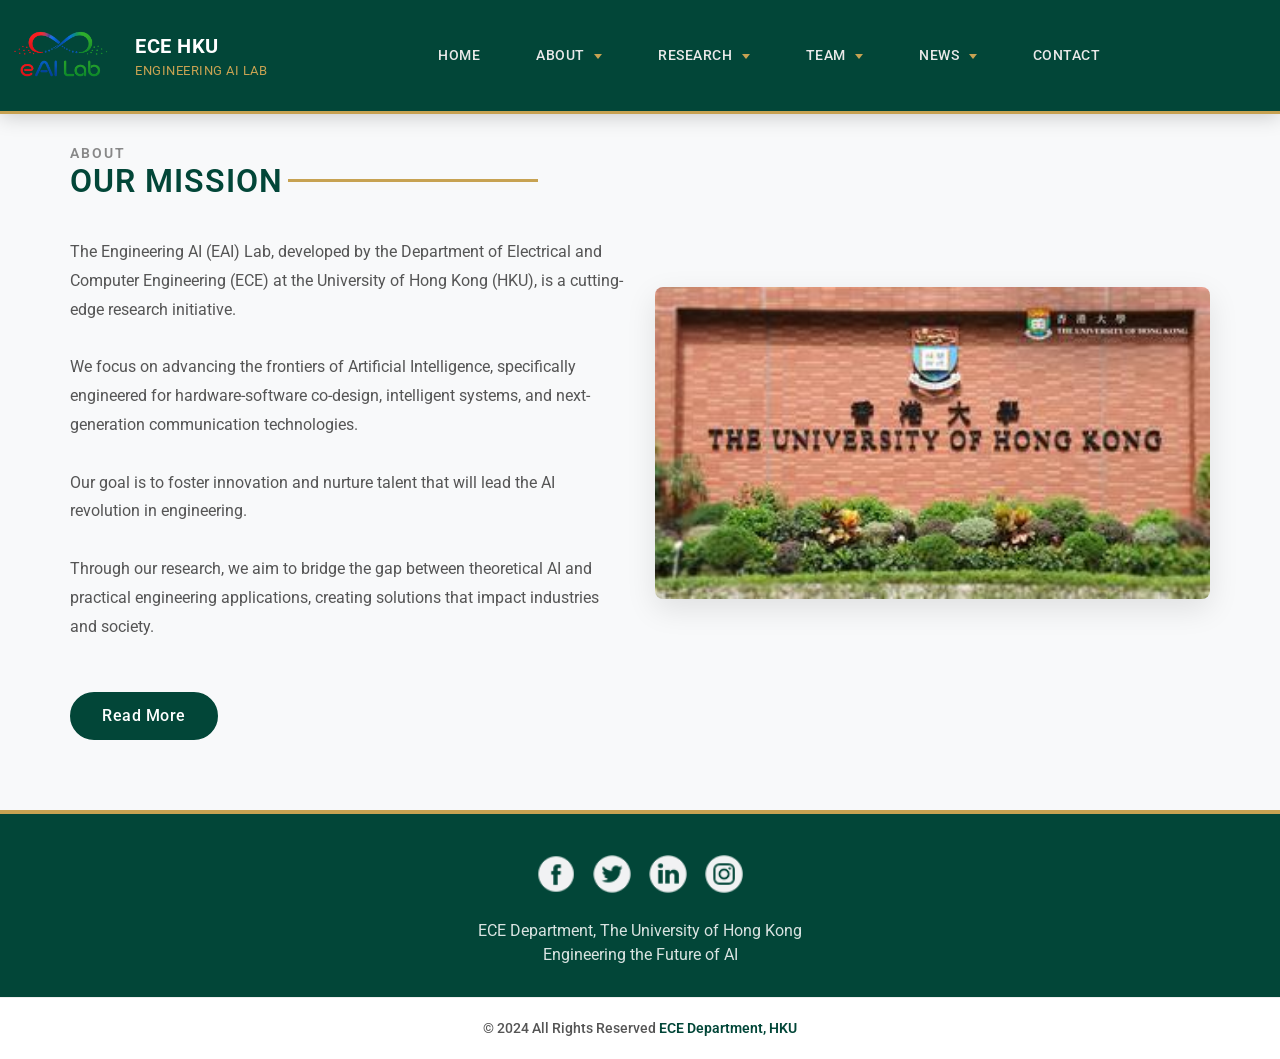
==== about.html @ 1bca7fcf "Add files via upload initial webpages" ====
<!DOCTYPE html>
<html>

<head>
  <!-- Basic -->
  <meta charset="utf-8" />
  <meta http-equiv="X-UA-Compatible" content="IE=edge" />
  <!-- Mobile Metas -->
  <meta name="viewport" content="width=device-width, initial-scale=1, shrink-to-fit=no" />
  <!-- Site Metas -->
  <meta name="keywords" content="" />
  <meta name="description" content="" />
  <meta name="author" content="" />

  <title>ECE HKU | About EAI Lab</title>

  <!-- slider stylesheet -->
  <link rel="stylesheet" type="text/css"
    href="https://cdnjs.cloudflare.com/ajax/libs/OwlCarousel2/2.1.3/assets/owl.carousel.min.css" />

  <!-- bootstrap core css -->
  <link rel="stylesheet" type="text/css" href="css/bootstrap.css" />

  <!-- fonts style -->
  <link href="https://fonts.googleapis.com/css?family=Poppins:400,700|Roboto:400,700&display=swap" rel="stylesheet">
  <!-- Custom styles for this template -->
  <link href="css/style.css" rel="stylesheet" />
  <!-- responsive style -->
  <link href="css/responsive.css" rel="stylesheet" />
</head>

<body class="sub_page">
  <div class="hero_area">
    <!-- header section -->
    <header class="header_section">
      <div class="container-fluid">
        <nav class="navbar navbar-expand-lg custom_nav-container">
          <a class="navbar-brand" href="home.html">
            <img src="images/eAI_Lab_logo_trans.png" alt="EAI ECE HKU Logo">
            <span>
              ECE HKU <small>Engineering AI Lab</small>
            </span>
          </a>
          <button class="navbar-toggler" type="button" data-toggle="collapse" data-target="#navbarSupportedContent"
            aria-controls="navbarSupportedContent" aria-expanded="false" aria-label="Toggle navigation">
            <span class="navbar-toggler-icon"></span>
          </button>

          <div class="collapse navbar-collapse" id="navbarSupportedContent">
            <div class="d-flex mx-auto flex-column flex-lg-row align-items-center">
              <ul class="navbar-nav">
                <!-- Home -->
                <li class="nav-item">
                  <a class="nav-link" href="home.html">Home</a>
                </li>

                <!-- About with Smooth Dropdown -->
                <li class="nav-item dropdown active">
                  <a class="nav-link dropdown-toggle" href="about.html" id="aboutDropdown" role="button" aria-haspopup="true" aria-expanded="false">
                    About
                  </a>
                  <div class="dropdown-menu" aria-labelledby="aboutDropdown">
                    <a class="dropdown-item" href="about.html">Our Mission</a>
                    <a class="dropdown-item" href="about.html#vision">Vision</a>
                  </div>
                </li>

                <!-- Research with Dropdown -->
                <li class="nav-item dropdown">
                  <a class="nav-link dropdown-toggle" href="research.html" id="researchDropdown" role="button" aria-haspopup="true" aria-expanded="false">
                    Research
                  </a>
                  <div class="dropdown-menu" aria-labelledby="researchDropdown">
                    <a class="dropdown-item" href="research.html#ai-research">AI Research</a>
                    <a class="dropdown-item" href="research.html#hardware-design">Hardware Design</a>
                    <a class="dropdown-item" href="research.html#software-dev">Software Development</a>
                    <div class="dropdown-divider"></div>
                    <a class="dropdown-item" href="research.html#industry-collab">Industry Collaboration</a>
                    <a class="dropdown-item" href="research.html#seminars">Seminars &amp; Events</a>
                  </div>
                </li>

                <!-- Team with Smooth Dropdown -->
                <li class="nav-item dropdown">
                  <a class="nav-link dropdown-toggle" href="team.html" id="teamDropdown" role="button" aria-haspopup="true" aria-expanded="false">
                    Team
                  </a>
                  <div class="dropdown-menu" aria-labelledby="teamDropdown">
                    <a class="dropdown-item" href="team.html">Faculty</a>
                    <a class="dropdown-item" href="team.html#researchers">Researchers</a>
                    <a class="dropdown-item" href="team.html#students">Students</a>
                    <div class="dropdown-divider"></div>
                    <a class="dropdown-item" href="team.html#alumni">Alumni</a>
                  </div>
                </li>

                <!-- News with Dropdown -->
                <li class="nav-item dropdown">
                  <a class="nav-link dropdown-toggle" href="news.html" id="newsDropdown" role="button" aria-haspopup="true" aria-expanded="false">
                    News
                  </a>
                  <div class="dropdown-menu" aria-labelledby="newsDropdown">
                    <a class="dropdown-item" href="news.html#events">Events</a>
                    <a class="dropdown-item" href="news.html#updates">Updates</a>
                  </div>
                </li>

                <!-- Contact -->
                <li class="nav-item">
                  <a class="nav-link" href="contact.html">Contact</a>
                </li>
              </ul>
            </div>
          </div>
        </nav>
      </div>
    </header>
    <!-- end header section -->
  </div>

  <!-- about section -->
  <section class="about_section layout_padding">
    <div class="container">
      <div class="row">
        <div class="col-md-6">
          <div class="detail-box">
            <h6>About</h6>
            <div class="custom_heading-container">
              <h2>Our Mission</h2>
              <hr>
            </div>
            <p>
              The Engineering AI (EAI) Lab, developed by the Department of Electrical and Computer Engineering (ECE) at
              the University of Hong Kong (HKU), is a cutting-edge research initiative.
              <br><br>
              We focus on advancing the frontiers of Artificial Intelligence, specifically engineered for
              hardware-software co-design, intelligent systems, and next-generation communication technologies.
              <br><br>
              Our goal is to foster innovation and nurture talent that will lead the AI revolution in engineering.
              <br><br>
              Through our research, we aim to bridge the gap between theoretical AI and practical engineering 
              applications, creating solutions that impact industries and society.
            </p>
            <div>
              <a href="https://www.eee.hku.hk/">Read More</a>
            </div>
          </div>
        </div>
        <div class="col-md-6">
          <div class="img-box">
            <img src="images/redbrick.jpg" alt="ECE HKU Campus">
          </div>
        </div>
      </div>
    </div>
  </section>
  <!-- end about section -->

  <!-- info section -->
  <section class="info_section layout_padding">
    <div class="container">
      <div class="info_social">
        <div>
          <a href="#">
            <img src="images/fb.png" alt="Facebook">
          </a>
        </div>
        <div>
          <a href="#">
            <img src="images/twitter.png" alt="Twitter">
          </a>
        </div>
        <div>
          <a href="#">
            <img src="images/linkedin.png" alt="LinkedIn">
          </a>
        </div>
        <div>
          <a href="#">
            <img src="images/insta.png" alt="Instagram">
          </a>
        </div>
      </div>
      <div>
        <p>
          ECE Department, The University of Hong Kong
          <br>Engineering the Future of AI
        </p>
      </div>
    </div>
  </section>
  <!-- end info_section -->

  <!-- footer section -->
  <section class="container-fluid footer_section">
    <p>
      &copy; 2024 All Rights Reserved
      <a href="https://www.eee.hku.hk/">ECE Department, HKU</a>
    </p>
  </section>
  <!-- footer section -->

  <script type="text/javascript" src="js/jquery-3.4.1.min.js"></script>
  <script type="text/javascript" src="js/bootstrap.js"></script>
  <script>
  // Shrink header on scroll
  window.addEventListener('scroll', function() {
    var header = document.querySelector('.header_section');
    if (header) {
      if (window.scrollY > 50) {
        header.classList.add('shrink');
      } else {
        header.classList.remove('shrink');
      }
    }
  });
</script>

</body>
</html>
---- css/style.css ----
body {
  font-family: "Roboto", "Helvetica Neue", Arial, sans-serif;
  color: #333333;
  background-color: #ffffff;
  padding-top: 75px; /* Space for fixed header */
}

.layout_padding {
  padding: 70px 0;
}

.layout_padding2 {
  padding: 40px 0;
}

.layout_padding2-top {
  padding-top: 40px;
}

.layout_padding2-bottom {
  padding-bottom: 40px;
}

.layout_padding-top {
  padding-top: 70px;
}

.layout_padding-bottom {
  padding-bottom: 70px;
}

.custom_heading-container {
  display: -webkit-box;
  display: -ms-flexbox;
  display: flex;
  -webkit-box-align: center;
      -ms-flex-align: center;
          align-items: center;
}

.custom_heading-container h2 {
  text-transform: uppercase;
  font-weight: 600;
  color: #024638;
  font-size: 2rem;
  letter-spacing: 1px;
}

.custom_heading-container hr {
  width: 250px;
  border: none;
  height: 3px;
  background-color: #c7a252;
  margin: 0 5px 0.5rem 5px;
}

/* ========================================
   FIXED / STICKY HEADER WITH DROPDOWN
   ======================================== */
.header_section {
  position: fixed;
  top: 0;
  left: 0;
  right: 0;
  z-index: 99999;
  background-color: #024638;
  padding: 8px 0;
  border-bottom: 3px solid #c7a252;
  -webkit-box-shadow: 0 2px 20px rgba(0, 0, 0, 0.2);
          box-shadow: 0 2px 20px rgba(0, 0, 0, 0.2);
  -webkit-transition: all 0.3s ease;
  transition: all 0.3s ease;
}

.header_section .container-fluid {
  padding-right: 25px;
  padding-left: 10px;
  max-width: 1400px;
}

.header_section .nav_container {
  margin: 0 auto;
}

/* Shrink header on scroll */
.header_section.shrink {
  padding: 4px 0;
}

.header_section.shrink .navbar-brand span {
  font-size: 17px;
}

.header_section.shrink .navbar-brand img {
  width: 35px;
}



/* ========================================
   DROPDOWN MENU STYLING
   ======================================== */
.dropdown-menu {
  background-color: #024638;
  border: none;
  border-radius: 8px;
  -webkit-box-shadow: 0 10px 40px rgba(0, 0, 0, 0.3);
          box-shadow: 0 10px 40px rgba(0, 0, 0, 0.3);
  margin-top: 10px;
  padding: 8px 0;
  min-width: 200px;
}

.dropdown-menu .dropdown-item {
  color: #ffffff;
  padding: 10px 25px;
  font-size: 14px;
  font-weight: 400;
  -webkit-transition: all 0.2s;
  transition: all 0.2s;
}

.dropdown-menu .dropdown-item:hover {
  background-color: #035a48;
  color: #c7a252;
}

.dropdown-menu .dropdown-divider {
  border-top: 1px solid rgba(255, 255, 255, 0.08);
  margin: 5px 15px;
}

/* Dropdown arrow styling */
.dropdown-toggle::after {
  display: inline-block;
  margin-left: 6px;
  vertical-align: middle;
  content: "";
  border-top: 5px solid #c7a252;
  border-right: 4px solid transparent;
  border-left: 4px solid transparent;
  -webkit-transition: -webkit-transform 0.3s;
  transition: -webkit-transform 0.3s;
  transition: transform 0.3s;
  transition: transform 0.3s, -webkit-transform 0.3s;
}

.dropdown-toggle:hover::after {
  -webkit-transform: rotate(180deg);
          transform: rotate(180deg);
}

/* Show dropdown on hover (desktop only) */
@media (min-width: 992px) {
  .dropdown:hover .dropdown-menu {
    display: block;
  }
  
  .dropdown:hover .dropdown-toggle::after {
    -webkit-transform: rotate(180deg);
            transform: rotate(180deg);
  }
}

/* Mobile: fix dropdown positioning */
@media (max-width: 991px) {
  .dropdown-menu {
    background-color: #035a48;
    margin-top: 0;
    border-radius: 0;
    -webkit-box-shadow: none;
            box-shadow: none;
  }
  
  .dropdown-menu .dropdown-item {
    padding: 10px 35px;
  }
  
  .dropdown-menu .dropdown-item:hover {
    background-color: #024638;
  }
}

/* ========================================
   NAVIGATION STYLES
   ======================================== */
.custom_nav-container.navbar-expand-lg .navbar-nav .nav-link {
  padding: 12px 22px;
  color: #e8e8e8;
  text-align: center;
  text-transform: uppercase;
  font-size: 14px;
  font-weight: 500;
  letter-spacing: 0.5px;
  -webkit-transition: color 0.2s;
  transition: color 0.2s;
}

.custom_nav-container.navbar-expand-lg .navbar-nav .nav-link:hover {
  color: #c7a252;
}

.custom_nav-container.navbar-expand-lg .navbar-nav .nav-link.active {
  color: #c7a252;
}

a,
a:hover,
a:focus {
  text-decoration: none;
}

a:hover,
a:focus {
  color: initial;
}

.btn,
.btn:focus {
  outline: none !important;
  -webkit-box-shadow: none;
          box-shadow: none;
}

.navbar-brand,
.navbar-brand:hover {
  text-transform: uppercase;
  font-weight: bold;
  font-size: 22px;
}

.custom_nav-container .nav_search-btn {
  background-image: url(../images/search-icon.png);
  background-size: 22px;
  background-repeat: no-repeat;
  background-position-y: 7px;
  width: 35px;
  height: 35px;
  padding: 0;
  border: none;
}

.navbar-brand {
  display: -webkit-box;
  display: -ms-flexbox;
  display: flex;
  -webkit-box-align: center;
      -ms-flex-align: center;
          align-items: center;
}

.navbar-brand img {
  width: 100px;  /* Use width instead of height */
  height: auto;
  margin-right: 20px;
  filter: brightness(1) invert(0);
  -webkit-filter: brightness(1) invert(0);
  object-fit: contain;
}

.header_section.shrink .navbar-brand img {
  width: 80px;  /* Shrink on scroll */
}

.navbar-brand span {
  font-size: 20px;
  font-weight: 700;
  color: #ffffff;
  margin-left: 5px;
  letter-spacing: 0.5px;
}

.navbar-brand span small {
  font-size: 13px;
  font-weight: 400;
  color: #c7a252;
  display: block;
}

.custom_nav-container {
  z-index: 99999;
  padding: 5px 0;
}

.custom_nav-container .navbar-toggler {
  outline: none;
}

.custom_nav-container .navbar-toggler .navbar-toggler-icon {
  background-image: url(../images/menu.png);
  background-size: 40px;
}

/*end header section*/

/* slider section */
.slider_section .slider-container {
  display: -webkit-box;
  display: -ms-flexbox;
  display: flex;
  -webkit-box-align: center;
      -ms-flex-align: center;
          align-items: center;
  padding-left: 10%;
  padding-top: 3%;
}

.slider_section .detail-box {
  width: 45%;
  z-index: 4;
  color: #ffffff;
}

.slider_section .detail-box h1 {
  text-transform: uppercase;
  font-weight: 700;
  font-size: 3.2rem;
  line-height: 1.2;
}

.slider_section .detail-box h1 .highlight {
  color: #c7a252;
}

.slider_section .detail-box p {
  width: 75%;
  margin-top: 15px;
  font-size: 1.1rem;
  opacity: 0.9;
}

.slider_section .detail-box .slider-link {
  display: inline-block;
  padding: 12px 40px;
  border: 2px solid #ffffff;
  background-color: transparent;
  color: #ffffff;
  border-radius: 30px;
  margin-top: 35px;
  font-weight: 600;
  letter-spacing: 1px;
  text-transform: uppercase;
  -webkit-transition: all 0.3s;
  transition: all 0.3s;
}

.slider_section .detail-box .slider-link:hover {
  background-color: #c7a252;
  border-color: #c7a252;
  color: #024638;
}

.slider_section .img-box {
  width: 73%;
  margin-left: -17%;
  position: relative;
  z-index: 2;
}

.slider_section .img-box img {
  width: 100%;
  border-radius: 8px;
  -webkit-box-shadow: 0 20px 40px rgba(0,0,0,0.3);
          box-shadow: 0 20px 40px rgba(0,0,0,0.3);
}

.slider_section .slider_bg-container {
  position: absolute;
  width: 100%;
  height: 100%;
  background: linear-gradient(135deg, #024638, #035a48);
  z-index: 3;
  -webkit-clip-path: polygon(0 0, 60% 0, 37% 100%, 0% 100%);
          clip-path: polygon(0 0, 60% 0, 37% 100%, 0% 100%);
}

.slider_section .carousel-control-prev,
.slider_section .carousel-control-next {
  left: 47.6%;
  width: 50px;
  height: 50px;
  z-index: 9;
  background-size: 9px;
  background-repeat: no-repeat;
  background-position: center;
  opacity: 1;
  border-radius: 100%;
}

.slider_section .carousel-control-prev {
  background-image: url(../images/prev.png);
  background-color: #ffffff;
  top: 50%;
  -webkit-transform: translate(-50%, 0);
          transform: translate(-50%, 0);
}

.slider_section .carousel-control-next {
  background-image: url(../images/next.png);
  background-color: #024638;
  top: calc(50% - 30px);
  -webkit-transform: translate(0, -50%);
          transform: translate(0, -50%);
}

.about_section {
  font-family: "Roboto", "Helvetica Neue", sans-serif;
  background-color: #f8f9fa;
}

.about_section .row {
  -webkit-box-align: center;
      -ms-flex-align: center;
          align-items: center;
}

.about_section a {
  display: inline-block;
  padding: 10px 30px;
  background-color: #024638;
  border: 2px solid #024638;
  color: #ffffff;
  border-radius: 25px;
  margin-top: 35px;
  font-weight: 500;
  letter-spacing: 0.5px;
  -webkit-transition: all 0.3s;
  transition: all 0.3s;
}

.about_section a:hover {
  background-color: transparent;
  color: #024638;
}

.about_section p {
  margin-top: 30px;
  color: #555;
  line-height: 1.8;
}

.about_section .img-box img {
  width: 100%;
  border-radius: 8px;
  -webkit-box-shadow: 0 10px 30px rgba(0,0,0,0.1);
          box-shadow: 0 10px 30px rgba(0,0,0,0.1);
}

.about_section h6 {
  text-transform: uppercase;
  color: #888;
  font-weight: 600;
  margin: 0;
  letter-spacing: 2px;
  font-size: 14px;
}

.service_section {
  position: relative;
  font-family: "Roboto", "Helvetica Neue", sans-serif;
  background-color: #024638;
  padding: 70px 0 50px;
}

.service_section h2,
.service_section p {
  color: white;
}

.service_section hr {
  background-color: #c7a252;
}

.service_section .service_container {
  display: -webkit-box;
  display: -ms-flexbox;
  display: flex;
  -webkit-box-pack: justify;
      -ms-flex-pack: justify;
          justify-content: space-between;
  -ms-flex-wrap: wrap;
      flex-wrap: wrap;
}

.service_section .box {
  width: 175px;
  text-align: center;
  margin: 30px 0;
  font-family: "Roboto", sans-serif;
  -webkit-transition: -webkit-transform 0.3s;
  transition: -webkit-transform 0.3s;
  transition: transform 0.3s;
  transition: transform 0.3s, -webkit-transform 0.3s;
}

.service_section .box:hover {
  -webkit-transform: translateY(-8px);
          transform: translateY(-8px);
}

.service_section .box .img-2 {
  display: none;
}

.service_section .box .img-box {
  width: 175px;
  height: 175px;
  display: -webkit-box;
  display: -ms-flexbox;
  display: flex;
  -webkit-box-pack: center;
      -ms-flex-pack: center;
          justify-content: center;
  -webkit-box-align: center;
      -ms-flex-align: center;
          align-items: center;
  background-color: #ffffff;
  border-radius: 12px;
  -webkit-box-shadow: 0 8px 20px rgba(0,0,0,0.15);
          box-shadow: 0 8px 20px rgba(0,0,0,0.15);
}

.service_section .box .name {
  margin-top: 40px;
}

.service_section .box .name h6 {
  text-transform: uppercase;
  color: #ffffff;
  font-weight: 600;
  font-size: 14px;
  letter-spacing: 0.5px;
}

.service_section .box:hover .img-1 {
  display: none;
}

.service_section .box:hover .img-2 {
  display: inline-block;
}

.service_section .read-btn {
  display: -webkit-box;
  display: -ms-flexbox;
  display: flex;
  -webkit-box-pack: center;
      -ms-flex-pack: center;
          justify-content: center;
  margin-top: 20px;
}

.service_section .read-btn a {
  display: inline-block;
  padding: 10px 35px;
  background-color: #c7a252;
  border: 2px solid #c7a252;
  color: #024638;
  border-radius: 25px;
  font-weight: 600;
  letter-spacing: 1px;
  -webkit-transition: all 0.3s;
  transition: all 0.3s;
  margin-top: -20px;
}

.service_section .read-btn a:hover {
  background-color: transparent;
  color: #c7a252;
}

.team_section {
  font-family: "Roboto", "Helvetica Neue", sans-serif;
  padding: 70px 0 50px;
  background-color: #ffffff;
}

.team_section .col-md-4 {
  padding: 0;
}

.team_section .img-box {
  position: relative;
  margin: 10px;
  overflow: hidden;
  border-radius: 8px;
}

.team_section .img-box img {
  width: 100%;
  -webkit-transition: -webkit-transform 0.3s;
  transition: -webkit-transform 0.3s;
  transition: transform 0.3s;
  transition: transform 0.3s, -webkit-transform 0.3s;
}

.team_section .img-box:hover img {
  -webkit-transform: scale(1.05);
          transform: scale(1.05);
}

.team_section .img-box a {
  display: -webkit-box;
  display: -ms-flexbox;
  display: flex;
  position: absolute;
  opacity: 0;
  -webkit-box-align: center;
      -ms-flex-align: center;
          align-items: center;
  -webkit-box-pack: center;
      -ms-flex-pack: center;
          justify-content: center;
  width: 50px;
  height: 50px;
  border-radius: 100%;
  background-color: #c7a252;
  top: 50%;
  left: 50%;
  -webkit-transform: translate(-50%, -50%);
          transform: translate(-50%, -50%);
  -webkit-transition: opacity 0.3s;
  transition: opacity 0.3s;
}

.team_section .img-box a img {
  width: 20px;
  opacity: 0;
  -webkit-transition: opacity 0.3s;
  transition: opacity 0.3s;
}

.team_section .img-box::before {
  content: "";
  position: absolute;
  top: 50%;
  left: 50%;
  -webkit-transform: translate(-50%, -50%);
          transform: translate(-50%, -50%);
  width: 0;
  height: 0;
  background-color: rgba(2, 70, 56, 0.7);
  border-radius: 8px;
  -webkit-transition: all 0.3s;
  transition: all 0.3s;
}

.team_section .img-box:hover::before {
  width: 100%;
  height: 100%;
}

.team_section .img-box:hover a {
  opacity: 1;
}

.team_section .img-box:hover a img {
  opacity: 1;
}

.team_section .read-btn {
  display: -webkit-box;
  display: -ms-flexbox;
  display: flex;
  -webkit-box-pack: center;
      -ms-flex-pack: center;
          justify-content: center;
  margin-top: 30px;
}

.team_section .read-btn a {
  display: inline-block;
  padding: 10px 35px;
  background-color: #024638;
  border: 2px solid #024638;
  color: #ffffff;
  border-radius: 25px;
  font-weight: 600;
  letter-spacing: 1px;
  -webkit-transition: all 0.3s;
  transition: all 0.3s;
}

.team_section .read-btn a:hover {
  background-color: transparent;
  color: #024638;
}

/* ========================================
   NEWS SECTION - HOMEPAGE (3 cards grid)
   ======================================== */
.news_section h2,
.news_section p,
.news_section a {
  font-family: "Roboto", "Helvetica Neue", sans-serif;
}

.news_section {
  background-color: #f8f9fa;
  padding: 70px 0 50px;
}

.news_section .row {
  display: -webkit-box;
  display: -ms-flexbox;
  display: flex;
  -ms-flex-wrap: wrap;
      flex-wrap: wrap;
  -webkit-box-pack: center;
      -ms-flex-pack: center;
          justify-content: center;
}

.news_section .box {
  display: -webkit-box;
  display: -ms-flexbox;
  display: flex;
  -webkit-box-orient: vertical;
  -webkit-box-direction: normal;
      -ms-flex-direction: column;
          flex-direction: column;
  background: #ffffff;
  border-radius: 8px;
  overflow: hidden;
  -webkit-box-shadow: 0 8px 25px rgba(0,0,0,0.08);
          box-shadow: 0 8px 25px rgba(0,0,0,0.08);
  -webkit-transition: -webkit-transform 0.3s;
  transition: -webkit-transform 0.3s;
  transition: transform 0.3s;
  transition: transform 0.3s, -webkit-transform 0.3s;
  height: 100%;
  margin: 15px 0;
}

.news_section .box:hover {
  -webkit-transform: translateY(-5px);
          transform: translateY(-5px);
}

.news_section .box .img-box {
  width: 100%;
  height: 200px;
  overflow: hidden;
}

.news_section .box .img-box img {
  width: 100%;
  height: 100%;
  -o-object-fit: cover;
     object-fit: cover;
}

.news_section .box .action-box {
  display: -webkit-box;
  display: -ms-flexbox;
  display: flex;
  -webkit-box-pack: end;
      -ms-flex-pack: end;
          justify-content: flex-end;
  padding: 10px 20px 0;
}

.news_section .box .action-box a {
  margin-left: 15px;
  opacity: 0.5;
  -webkit-transition: opacity 0.2s;
  transition: opacity 0.2s;
}

.news_section .box .action-box a img {
  width: 20px;
}

.news_section .box .action-box a:hover {
  opacity: 1;
}

.news_section .box .detail-box {
  padding: 15px 20px 25px;
  -webkit-box-flex: 1;
      -ms-flex: 1;
          flex: 1;
  display: -webkit-box;
  display: -ms-flexbox;
  display: flex;
  -webkit-box-orient: vertical;
  -webkit-box-direction: normal;
      -ms-flex-direction: column;
          flex-direction: column;
}

.news_section .box .detail-box h4 {
  text-transform: uppercase;
  font-weight: 700;
  color: #024638;
  font-size: 18px;
  margin-top: 0;
  margin-bottom: 10px;
}

.news_section .box .detail-box p {
  margin-top: 0;
  color: #555;
  line-height: 1.7;
  -webkit-box-flex: 1;
      -ms-flex: 1;
          flex: 1;
}

.news_section .box .detail-box a {
  display: inline-block;
  font-weight: 600;
  margin-top: 15px;
  color: #024638;
  -webkit-transition: color 0.2s;
  transition: color 0.2s;
  -ms-flex-item-align: start;
      align-self: flex-start;
}

.news_section .box .detail-box a:hover {
  color: #035a48;
}

/* ========================================
   NEWS SECTION - NEWS PAGE (horizontal)
   ======================================== */
.news_section .news-item-horizontal {
  display: -webkit-box;
  display: -ms-flexbox;
  display: flex;
  background: #ffffff;
  border-radius: 12px;
  overflow: hidden;
  -webkit-box-shadow: 0 8px 30px rgba(0,0,0,0.08);
          box-shadow: 0 8px 30px rgba(0,0,0,0.08);
  -webkit-transition: -webkit-transform 0.3s, -webkit-box-shadow 0.3s;
  transition: -webkit-transform 0.3s, -webkit-box-shadow 0.3s;
  transition: transform 0.3s, box-shadow 0.3s;
  transition: transform 0.3s, box-shadow 0.3s, -webkit-transform 0.3s, -webkit-box-shadow 0.3s;
  margin: 20px 0;
}

.news_section .news-item-horizontal:hover {
  -webkit-transform: translateY(-4px);
          transform: translateY(-4px);
  -webkit-box-shadow: 0 12px 40px rgba(0,0,0,0.12);
          box-shadow: 0 12px 40px rgba(0,0,0,0.12);
}

.news_section .news-item-horizontal .img-box {
  width: 35%;
  min-height: 220px;
  overflow: hidden;
  -ms-flex-negative: 0;
      flex-shrink: 0;
}

.news_section .news-item-horizontal .img-box img {
  width: 100%;
  height: 100%;
  -o-object-fit: cover;
     object-fit: cover;
  -webkit-transition: -webkit-transform 0.5s;
  transition: -webkit-transform 0.5s;
  transition: transform 0.5s;
  transition: transform 0.5s, -webkit-transform 0.5s;
}

.news_section .news-item-horizontal:hover .img-box img {
  -webkit-transform: scale(1.05);
          transform: scale(1.05);
}

.news_section .news-item-horizontal .detail-box {
  padding: 25px 30px;
  -webkit-box-flex: 1;
      -ms-flex: 1;
          flex: 1;
  display: -webkit-box;
  display: -ms-flexbox;
  display: flex;
  -webkit-box-orient: vertical;
  -webkit-box-direction: normal;
      -ms-flex-direction: column;
          flex-direction: column;
  -webkit-box-pack: center;
      -ms-flex-pack: center;
          justify-content: center;
}

.news_section .news-item-horizontal .detail-box .news-meta {
  font-size: 13px;
  color: #999;
  margin-bottom: 8px;
  display: -webkit-box;
  display: -ms-flexbox;
  display: flex;
  -webkit-box-align: center;
      -ms-flex-align: center;
          align-items: center;
  gap: 15px;
  -ms-flex-wrap: wrap;
      flex-wrap: wrap;
}

.news_section .news-item-horizontal .detail-box .news-meta .category {
  background-color: #024638;
  color: #fff;
  padding: 2px 12px;
  border-radius: 20px;
  font-size: 11px;
  font-weight: 600;
  text-transform: uppercase;
  letter-spacing: 0.5px;
}

.news_section .news-item-horizontal .detail-box h4 {
  text-transform: uppercase;
  font-weight: 700;
  color: #024638;
  font-size: 22px;
  margin-top: 0;
  margin-bottom: 10px;
}

.news_section .news-item-horizontal .detail-box p {
  margin-top: 0;
  color: #555;
  line-height: 1.8;
  -webkit-box-flex: 1;
      -ms-flex: 1;
          flex: 1;
}

.news_section .news-item-horizontal .detail-box .read-more {
  display: inline-block;
  font-weight: 600;
  margin-top: 15px;
  color: #024638;
  -webkit-transition: color 0.2s;
  transition: color 0.2s;
  -ms-flex-item-align: start;
      align-self: flex-start;
}

.news_section .news-item-horizontal .detail-box .read-more:hover {
  color: #035a48;
}

/* ========================================
   EVENTS SECTION STYLES
   ======================================== */

/* Events section container */
.events-section {
  margin-top: 30px;
  margin-bottom: 40px;
}

/* Event card styling */
.event-card {
  background: #ffffff;
  border-radius: 10px;
  box-shadow: 0 4px 15px rgba(0, 0, 0, 0.06);
  border-left: 4px solid #c7a252;
  margin-bottom: 16px;
  padding: 0;
  transition: transform 0.25s ease, box-shadow 0.25s ease;
  height: auto;
  min-height: 100px;
}

.event-card:hover {
  transform: translateY(-3px);
  box-shadow: 0 8px 25px rgba(0, 0, 0, 0.10);
}

/* Past events have a gray left border */
.event-card.past-event {
  border-left-color: #6c757d;
}

/* Card body - using a class to avoid conflicts with Bootstrap's .card-body */
.event-card-body {
  padding: 16px 20px;
}

/* Event date */
.event-date {
  font-size: 0.82rem;
  color: #6c757d;
  margin-bottom: 4px;
  font-weight: 500;
}

/* Event title */
.event-title {
  font-weight: 700;
  color: #024638;
  font-size: 1rem;
  margin-bottom: 2px;
}

/* Event description */
.event-desc {
  font-size: 0.9rem;
  color: #555;
  margin-top: 4px;
  line-height: 1.4;
}

/* Badge styles for upcoming/past */
.badge-upcoming {
  background-color: #024638;
  color: #fff;
  padding: 0.2rem 0.8rem;
  border-radius: 30px;
  font-size: 0.7rem;
  font-weight: 600;
  text-transform: uppercase;
}

.badge-past {
  background-color: #6c757d;
  color: #fff;
  padding: 0.2rem 0.8rem;
  border-radius: 30px;
  font-size: 0.7rem;
  font-weight: 600;
  text-transform: uppercase;
}

/* Section divider */
.section-divider {
  margin: 30px 0;
  border-top: 2px solid #e9ecef;
}

/* ========================================
   RESPONSIVE - EVENTS
   ======================================== */
@media (max-width: 768px) {
  .event-card {
    margin-bottom: 12px;
  }
  
  .event-card-body {
    padding: 14px 16px;
  }
  
  .events-section {
    margin-top: 20px;
    margin-bottom: 30px;
  }
}


/* ========================================
   RESEARCH SECTION - HORIZONTAL LAYOUT
   ======================================== */
.research_section {
  background-color: #f8f9fa;
  padding: 70px 0 50px;
}

.research_section h2,
.research_section p {
  font-family: "Roboto", "Helvetica Neue", sans-serif;
}

.research_section .research-item-horizontal {
  display: -webkit-box;
  display: -ms-flexbox;
  display: flex;
  background: #ffffff;
  border-radius: 12px;
  overflow: hidden;
  -webkit-box-shadow: 0 8px 30px rgba(0,0,0,0.08);
          box-shadow: 0 8px 30px rgba(0,0,0,0.08);
  -webkit-transition: -webkit-transform 0.3s, -webkit-box-shadow 0.3s;
  transition: -webkit-transform 0.3s, -webkit-box-shadow 0.3s;
  transition: transform 0.3s, box-shadow 0.3s;
  transition: transform 0.3s, box-shadow 0.3s, -webkit-transform 0.3s, -webkit-box-shadow 0.3s;
  margin: 20px 0;
}

.research_section .research-item-horizontal:hover {
  -webkit-transform: translateY(-4px);
          transform: translateY(-4px);
  -webkit-box-shadow: 0 12px 40px rgba(0,0,0,0.12);
          box-shadow: 0 12px 40px rgba(0,0,0,0.12);
}

.research_section .research-item-horizontal .img-box {
  width: 35%;
  min-height: 200px;
  overflow: hidden;
  -ms-flex-negative: 0;
      flex-shrink: 0;
  background-color: #024638;
  display: -webkit-box;
  display: -ms-flexbox;
  display: flex;
  -webkit-box-align: center;
      -ms-flex-align: center;
          align-items: center;
  -webkit-box-pack: center;
      -ms-flex-pack: center;
          justify-content: center;
}

.research_section .research-item-horizontal .img-box img {
  width: 100%;
  height: 100%;
  -o-object-fit: cover;
     object-fit: cover;
  -webkit-transition: -webkit-transform 0.5s;
  transition: -webkit-transform 0.5s;
  transition: transform 0.5s;
  transition: transform 0.5s, -webkit-transform 0.5s;
}

.research_section .research-item-horizontal:hover .img-box img {
  -webkit-transform: scale(1.05);
          transform: scale(1.05);
}

.research_section .research-item-horizontal .detail-box {
  padding: 20px 25px;
  -webkit-box-flex: 1;
      -ms-flex: 1;
          flex: 1;
  display: -webkit-box;
  display: -ms-flexbox;
  display: flex;
  -webkit-box-orient: vertical;
  -webkit-box-direction: normal;
      -ms-flex-direction: column;
          flex-direction: column;
  -webkit-box-pack: center;
      -ms-flex-pack: center;
          justify-content: center;
}

.research_section .research-item-horizontal .detail-box .research-meta {
  font-size: 12px;
  color: #999;
  margin-bottom: 6px;
  display: -webkit-box;
  display: -ms-flexbox;
  display: flex;
  -webkit-box-align: center;
      -ms-flex-align: center;
          align-items: center;
  gap: 12px;
  -ms-flex-wrap: wrap;
      flex-wrap: wrap;
}

.research_section .research-item-horizontal .detail-box .research-meta .category {
  background-color: #024638;
  color: #fff;
  padding: 2px 10px;
  border-radius: 20px;
  font-size: 10px;
  font-weight: 600;
  text-transform: uppercase;
  letter-spacing: 0.5px;
}

.research_section .research-item-horizontal .detail-box h4 {
  text-transform: uppercase;
  font-weight: 700;
  color: #024638;
  font-size: 20px;
  margin-top: 0;
  margin-bottom: 8px;
}

.research_section .research-item-horizontal .detail-box p {
  margin-top: 0;
  color: #555;
  line-height: 1.7;
  -webkit-box-flex: 1;
      -ms-flex: 1;
          flex: 1;
  font-size: 14px;
}

.research_section .research-item-horizontal .detail-box .read-more {
  display: inline-block;
  font-weight: 600;
  margin-top: 12px;
  color: #024638;
  -webkit-transition: color 0.2s;
  transition: color 0.2s;
  -ms-flex-item-align: start;
      align-self: flex-start;
  font-size: 14px;
}

.research_section .research-item-horizontal .detail-box .read-more:hover {
  color: #035a48;
}

/* ========================================
   RESPONSIVE - RESEARCH HORIZONTAL
   ======================================== */
@media (max-width: 992px) {
  .research_section .research-item-horizontal {
    -webkit-box-orient: vertical;
    -webkit-box-direction: normal;
        -ms-flex-direction: column;
            flex-direction: column;
  }
  
  .research_section .research-item-horizontal .img-box {
    width: 100%;
    min-height: 180px;
  }
  
  .research_section .research-item-horizontal .detail-box {
    padding: 18px 20px;
  }
  
  .research_section .research-item-horizontal .detail-box h4 {
    font-size: 17px;
  }
}

@media (max-width: 576px) {
  .research_section .research-item-horizontal .img-box {
    min-height: 150px;
  }
  
  .research_section .research-item-horizontal .detail-box h4 {
    font-size: 15px;
  }
  
  .research_section .research-item-horizontal .detail-box p {
    font-size: 13px;
  }
}
/* ========================================
   PAGINATION
   ======================================== */
.pagination .page-link {
  color: #024638;
  border: 1px solid #ddd;
  -webkit-transition: all 0.3s;
  transition: all 0.3s;
}

.pagination .page-link:hover {
  background-color: #024638;
  color: #ffffff;
  border-color: #024638;
}

.pagination .page-item.active .page-link {
  background-color: #024638;
  border-color: #024638;
  color: #ffffff;
}

.pagination .page-item.disabled .page-link {
  color: #999;
}

/* ========================================
   SUBSCRIBE SECTION
   ======================================== */
.subscribe_section {
  background-color: #024638;
  padding: 60px 0;
}

.subscribe_section .row {
  -webkit-box-align: center;
      -ms-flex-align: center;
          align-items: center;
}

.subscribe_section h2,
.subscribe_section button {
  font-family: "Roboto", "Helvetica Neue", sans-serif;
}

.subscribe_section h2 {
  color: #ffffff;
  text-transform: uppercase;
  font-weight: 300;
}

.subscribe_section h2 span {
  font-weight: 700;
  color: #c7a252;
}

.subscribe_section form {
  display: -webkit-box;
  display: -ms-flexbox;
  display: flex;
  -webkit-box-align: center;
      -ms-flex-align: center;
          align-items: center;
}

.subscribe_section form input {
  border: none;
  min-width: 100%;
  height: 55px;
  background-color: #ffffff;
  padding: 0 25px;
  border-radius: 30px;
  outline: none;
  font-size: 16px;
}

.subscribe_section form button {
  border: none;
  padding: 0 50px;
  height: 45px;
  border-radius: 30px;
  color: #024638;
  background-color: #c7a252;
  -webkit-transform: translate(-100%, 0);
          transform: translate(-100%, 0);
  text-align: center;
  text-transform: uppercase;
  font-weight: 700;
  letter-spacing: 1px;
  -webkit-transition: background-color 0.3s;
  transition: background-color 0.3s;
}

.subscribe_section form button:hover {
  background-color: #b8934a;
}

/* ========================================
   CLIENT / TESTIMONIAL SECTION
   ======================================== */
.client_section {
  font-family: "Roboto", "Helvetica Neue", sans-serif;
  padding: 70px 0;
  background-color: #ffffff;
}

.client_section .client_container {
  width: 87%;
  margin: 0 auto;
}

.client_section .client_container .box {
  margin: 20px 35px;
}

.client_section .client_container .box .detail-box {
  padding: 45px 25px;
  background-color: #f8f9fa;
  border-radius: 8px;
  border-left: 4px solid #c7a252;
}

.client_section .client_container .box .client-id {
  display: -webkit-box;
  display: -ms-flexbox;
  display: flex;
  -webkit-box-align: end;
      -ms-flex-align: end;
          align-items: flex-end;
  margin-top: 10px;
}

.client_section .client_container .box .client-id .img-box {
  min-width: 80px;
  max-width: 80px;
  margin-top: -40px;
  margin-left: 5px;
  border-radius: 50%;
  overflow: hidden;
  border: 4px solid #ffffff;
  -webkit-box-shadow: 0 4px 15px rgba(0,0,0,0.1);
          box-shadow: 0 4px 15px rgba(0,0,0,0.1);
}

.client_section .client_container .box .client-id .img-box img {
  width: 100%;
}

.client_section .client_container .box .client-id .name {
  text-transform: uppercase;
  margin-bottom: 15px;
  margin-left: 15px;
}

.client_section .client_container .box .client-id .name h5 {
  color: #024638;
  font-weight: 700;
}

.client_section .client_container .box .client-id .name h6 {
  color: #035a48;
  font-weight: 400;
}

.client_section .carousel-control-prev,
.client_section .carousel-control-next {
  left: initial;
  top: initial;
  width: 50px;
  height: 50px;
  bottom: 45px;
  z-index: 9;
  background-size: 9px;
  background-repeat: no-repeat;
  background-position: center;
  opacity: 1;
  background-color: #024638;
  border-radius: 50%;
  -webkit-transition: background-color 0.3s;
  transition: background-color 0.3s;
}

.client_section .carousel-control-prev:hover,
.client_section .carousel-control-next:hover {
  background-color: #c7a252;
}

.client_section .carousel-control-prev {
  background-image: url(../images/left-white.png);
  right: 95px;
}

.client_section .carousel-control-next {
  background-image: url(../images/next.png);
  right: 35px;
}

/* ========================================
   CONTACT SECTION
   ======================================== */
.contact_section {
  background-color: #f8f9fa;
  padding: 70px 0 50px;
}

.contact_section .contact_form-container input {
  border: none;
  outline: none;
  border-bottom: 2px solid #ddd;
  width: 90%;
  margin: 15px 0;
  background-color: transparent;
  padding: 8px 5px;
  font-size: 16px;
  -webkit-transition: border-color 0.3s;
  transition: border-color 0.3s;
}

.contact_section .contact_form-container input:focus {
  border-bottom-color: #024638;
}

.contact_section .contact_form-container input::-webkit-input-placeholder {
  color: #999;
  font-size: 14px;
}

.contact_section .contact_form-container input:-ms-input-placeholder {
  color: #999;
  font-size: 14px;
}

.contact_section .contact_form-container input::-ms-input-placeholder {
  color: #999;
  font-size: 14px;
}

.contact_section .contact_form-container input::placeholder {
  color: #999;
  font-size: 14px;
}

.contact_section .contact_form-container input.message_input {
  margin-top: 50px;
}

.contact_section .contact_form-container button {
  border: none;
  background-color: #024638;
  color: #fff;
  font-size: 16px;
  padding: 14px 55px;
  border-radius: 30px;
  text-transform: uppercase;
  font-weight: 600;
  letter-spacing: 1px;
  -webkit-transition: background-color 0.3s;
  transition: background-color 0.3s;
}

.contact_section .contact_form-container button:hover {
  background-color: #035a48;
}

.contact_section .map-box #map {
  width: 100%;
  height: 100%;
  border-radius: 8px;
  overflow: hidden;
}

.contact_items {
  margin: 0 auto;
  display: -webkit-box;
  display: -ms-flexbox;
  display: flex;
  -webkit-box-pack: justify;
      -ms-flex-pack: justify;
          justify-content: space-between;
  padding-top: 30px;
}

.contact_items .item {
  width: 250px;
  display: -webkit-box;
  display: -ms-flexbox;
  display: flex;
  -webkit-box-align: center;
      -ms-flex-align: center;
          align-items: center;
  text-align: center;
}

.contact_items .item .img-box {
  width: 65px;
  height: 60px;
  border-radius: 100%;
  background-repeat: no-repeat;
  background-position: center;
  background-color: #f1f4f3;
  background-size: 30px;
}

.contact_items .item .detail-box {
  color: #444;
  margin-left: 15px;
}

.contact_items .item .detail-box p {
  margin: 0;
  font-weight: 500;
}

.contact_items a {
  position: relative;
  -webkit-transition: opacity 0.2s;
  transition: opacity 0.2s;
}

.contact_items a:hover {
  opacity: 0.8;
}

.contact_items .item .img-box.box-1 {
  background-image: url(../images/location.png);
}

.contact_items .item .img-box.box-2 {
  background-image: url(../images/telephone.png);
}

.contact_items .item .img-box.box-3 {
  background-image: url(../images/envelope.png);
}

/* ========================================
   INFO / FOOTER SECTION
   ======================================== */
.info_section {
  text-align: center;
  font-family: "Roboto", "Helvetica Neue", sans-serif;
  background-color: #024638;
  color: #ffffff;
  padding: 40px 0 30px;
  border-top: 4px solid #c7a252;
}

.info_section .info_social {
  display: -webkit-box;
  display: -ms-flexbox;
  display: flex;
  -webkit-box-pack: center;
      -ms-flex-pack: center;
          justify-content: center;
  margin: 0 auto 20px auto;
}

.info_section .info_social a {
  display: inline-block;
  margin: 0 8px;
  -webkit-transition: -webkit-transform 0.3s;
  transition: -webkit-transform 0.3s;
  transition: transform 0.3s;
  transition: transform 0.3s, -webkit-transform 0.3s;
}

.info_section .info_social a:hover {
  -webkit-transform: translateY(-3px);
          transform: translateY(-3px);
}

.info_section .info_social img {
  width: 40px;
}

.info_section p {
  margin: 25px 0 0 0;
  font-size: 16px;
  opacity: 0.85;
}

/* footer section */
.footer_section {
  background-color: #ffffff;
  padding: 20px;
  font-weight: 500;
  border-top: 1px solid #eee;
}

.footer_section p {
  color: #555;
  margin: 0;
  text-align: center;
  font-size: 14px;
}

.footer_section a {
  color: #024638;
  font-weight: 600;
}

.footer_section a:hover {
  color: #035a48;
}

/* ========================================
   RESPONSIVE - HORIZONTAL NEWS
   ======================================== */
@media (max-width: 992px) {
  .news_section .news-item-horizontal {
    -webkit-box-orient: vertical;
    -webkit-box-direction: normal;
        -ms-flex-direction: column;
            flex-direction: column;
  }
  
  .news_section .news-item-horizontal .img-box {
    width: 100%;
    min-height: 200px;
  }
  
  .news_section .news-item-horizontal .detail-box {
    padding: 20px;
  }
  
  .news_section .news-item-horizontal .detail-box h4 {
    font-size: 18px;
  }
}

@media (max-width: 768px) {
  .client_section .client_container {
    width: 100%;
  }

  .client_section .client_container .box {
    margin: 20px 15px;
  }

  .client_section .carousel-control-prev,
  .client_section .carousel-control-next {
    display: none;
  }

  .subscribe_section form {
    margin-top: 25px;
    flex-direction: column;
  }

  .subscribe_section form button {
    transform: none;
    margin-top: 15px;
    width: 100%;
  }

  .contact_section .contact_form-container button {
    margin-bottom: 45px;
    width: 100%;
  }

  .contact_section .contact_form-container input {
    width: 100%;
  }

  .contact_items .item {
    width: 100%;
    justify-content: center;
  }

  .navbar-brand span {
    font-size: 16px;
  }

  .navbar-brand span small {
    font-size: 11px;
  }
}

@media (max-width: 576px) {
  .slider_section .carousel-control-prev,
  .slider_section .carousel-control-next {
    left: 41.6%;
  }

  .custom_heading-container hr {
    display: none;
  }

  .slider_section .detail-box h1 {
    font-size: 2rem;
  }

  .slider_section .detail-box .slider-link {
    padding: 10px 25px;
    font-size: 14px;
  }
  
  .news_section .box .img-box {
    height: 160px;
  }
  
  .news_section .news-item-horizontal .img-box {
    min-height: 160px;
  }
  
  .news_section .news-item-horizontal .detail-box h4 {
    font-size: 16px;
  }
}

@media (max-width: 480px) {
  .slider_section .carousel-control-prev,
  .slider_section .carousel-control-next {
    left: 39%;
  }

  .subscribe_section form button {
    transform: none;
    margin-top: 15px;
  }

  .slider_section .detail-box h1 {
    font-size: 1.8rem;
  }

  .service_section .box {
    width: 140px;
  }

  .service_section .box .img-box {
    width: 140px;
    height: 140px;
  }
}

@media (max-width: 360px) {
  .slider_section .carousel-control-prev,
  .slider_section .carousel-control-next {
    left: 36%;
  }
}

@media (min-width: 1200px) {
  .container {
    max-width: 1170px;
  }

  .custom_nav-container.navbar-expand-lg .navbar-nav .nav-link {
    padding: 12px 28px;
  }
}

/* ========================================
   DROPDOWN MENU STYLING WITH SMOOTH TRANSITIONS
   ======================================== */

/* Base dropdown styling */
.dropdown-menu {
  background-color: #024638;
  border: none;
  border-radius: 8px;
  -webkit-box-shadow: 0 10px 40px rgba(0, 0, 0, 0.3);
          box-shadow: 0 10px 40px rgba(0, 0, 0, 0.3);
  padding: 8px 0;
  min-width: 200px;
  
  /* Smooth transition - starts hidden */
  display: block;
  opacity: 0;
  visibility: hidden;
  transform: translateY(-15px) scale(0.98);
  transform-origin: top center;
  transition: all 0.35s cubic-bezier(0.4, 0, 0.2, 1);
  pointer-events: none;
  margin-top: 5px;
}

/* Show dropdown on hover (desktop) */
@media (min-width: 992px) {
  .dropdown:hover .dropdown-menu,
  .dropdown.show .dropdown-menu {
    opacity: 1;
    visibility: visible;
    transform: translateY(0) scale(1);
    pointer-events: auto;
    margin-top: 10px;
  }
}

/* Mobile: dropdown works with click */
@media (max-width: 991px) {
  .dropdown-menu {
    display: none;
    opacity: 1;
    visibility: visible;
    transform: none;
    transition: none;
    pointer-events: auto;
    margin-top: 0;
    border-radius: 0;
    -webkit-box-shadow: none;
            box-shadow: none;
    background-color: #035a48;
  }
  
  .dropdown.show .dropdown-menu {
    display: block;
  }
  
  .dropdown:hover .dropdown-menu {
    display: none;
  }
}

/* Dropdown menu items */
.dropdown-menu .dropdown-item {
  color: #ffffff;
  padding: 10px 25px;
  font-size: 14px;
  font-weight: 400;
  -webkit-transition: all 0.25s ease;
  transition: all 0.25s ease;
  position: relative;
}

.dropdown-menu .dropdown-item:hover {
  background-color: #035a48;
  color: #c7a252;
  padding-left: 32px;
}

.dropdown-menu .dropdown-item::before {
  content: '';
  position: absolute;
  left: 15px;
  top: 50%;
  transform: translateY(-50%);
  width: 0;
  height: 2px;
  background-color: #c7a252;
  transition: width 0.3s ease;
}

.dropdown-menu .dropdown-item:hover::before {
  width: 10px;
}

.dropdown-menu .dropdown-divider {
  border-top: 1px solid rgba(255, 255, 255, 0.08);
  margin: 5px 15px;
}

/* Dropdown arrow rotation */
.dropdown-toggle::after {
  display: inline-block;
  margin-left: 6px;
  vertical-align: middle;
  content: "";
  border-top: 5px solid #c7a252;
  border-right: 4px solid transparent;
  border-left: 4px solid transparent;
  transition: transform 0.4s cubic-bezier(0.4, 0, 0.2, 1);
}

@media (min-width: 992px) {
  .dropdown:hover .dropdown-toggle::after,
  .dropdown.show .dropdown-toggle::after {
    transform: rotate(180deg);
  }
}

/* Mobile dropdown arrow rotation */
@media (max-width: 991px) {
  .dropdown.show .dropdown-toggle::after {
    transform: rotate(180deg);
  }
}
---- css/responsive.css ----
@media (max-width: 1120px) {

  .quote_btn-container a {
    display: none;
  }
}

@media (max-width: 992px) {

  .slider_section .slider-container {
    flex-direction: column;
    padding: 0;
  }

  .slider_section .detail-box {
    width: 100%;
    text-align: center;
    padding: 60px 20px 40px;
    background: linear-gradient(135deg, #024638, #035a48);
    position: relative;
  }

  .slider_section .detail-box h1 {
    font-size: 2.5rem;
  }

  .slider_section .detail-box p {
    width: 90%;
    margin-left: auto;
    margin-right: auto;
  }

  .slider_section .img-box {
    width: 100%;
    margin: 0;
  }

  .slider_section .slider_bg-container {
    display: none;
  }

  .slider_section .carousel-control-prev,
  .slider_section .carousel-control-next {
    top: initial;
    bottom: 0;
    left: 44.6%;
  }

  .slider_section .carousel-control-prev {
    transform: translate(0, 50%);
  }

  .slider_section .carousel-control-next {
    transform: translate(115%, 50%);
  }

  .service_section .service_container {
    flex-wrap: wrap;
    justify-content: center;
  }

  .service_section .box {
    margin: 20px;
  }

  .service_section .box .name h6 {
    color: #ffffff;
  }

  .service_section::before {
    height: 100%;
  }

  .team_section {
    padding-top: 60px;
  }

  .contact_items {
    flex-wrap: wrap;
    justify-content: center;
  }

  .contact_items .item {
    margin: 15px;
  }

  .custom_nav-container.navbar-expand-lg .navbar-nav .nav-link {
    padding: 8px 15px;
    font-size: 13px;
  }
}

@media (max-width: 768px) {
  .client_section .client_container {
    width: 100%;
  }

  .client_section .client_container .box {
    margin: 20px 15px;
  }

  .client_section .carousel-control-prev,
  .client_section .carousel-control-next {
    display: none;
  }

  .subscribe_section form {
    margin-top: 25px;
    flex-direction: column;
  }

  .subscribe_section form button {
    transform: none;
    margin-top: 15px;
    width: 100%;
  }

  .contact_section .contact_form-container button {
    margin-bottom: 45px;
    width: 100%;
  }

  .contact_section .contact_form-container input {
    width: 100%;
  }

  .contact_items .item {
    width: 100%;
    justify-content: center;
  }

  .navbar-brand span {
    font-size: 16px;
  }

  .navbar-brand span small {
    font-size: 11px;
  }
}

@media (max-width: 576px) {

  .slider_section .carousel-control-prev,
  .slider_section .carousel-control-next {
    left: 41.6%;
  }

  .custom_heading-container hr {
    display: none;
  }

  .slider_section .detail-box h1 {
    font-size: 2rem;
  }

  .slider_section .detail-box .slider-link {
    padding: 10px 25px;
    font-size: 14px;
  }
}

@media (max-width: 480px) {

  .slider_section .carousel-control-prev,
  .slider_section .carousel-control-next {
    left: 39%;
  }

  .subscribe_section form button {
    transform: none;
    margin-top: 15px;
  }

  .slider_section .detail-box h1 {
    font-size: 1.8rem;
  }

  .service_section .box {
    width: 140px;
  }

  .service_section .box .img-box {
    width: 140px;
    height: 140px;
  }
}

@media (max-width: 420px) {}

@media (max-width: 360px) {

  .slider_section .carousel-control-prev,
  .slider_section .carousel-control-next {
    left: 36%;
  }
}

@media (min-width: 1200px) {
  .container {
    max-width: 1170px;
  }

  .custom_nav-container.navbar-expand-lg .navbar-nav .nav-link {
    padding: 12px 28px;
  }
}
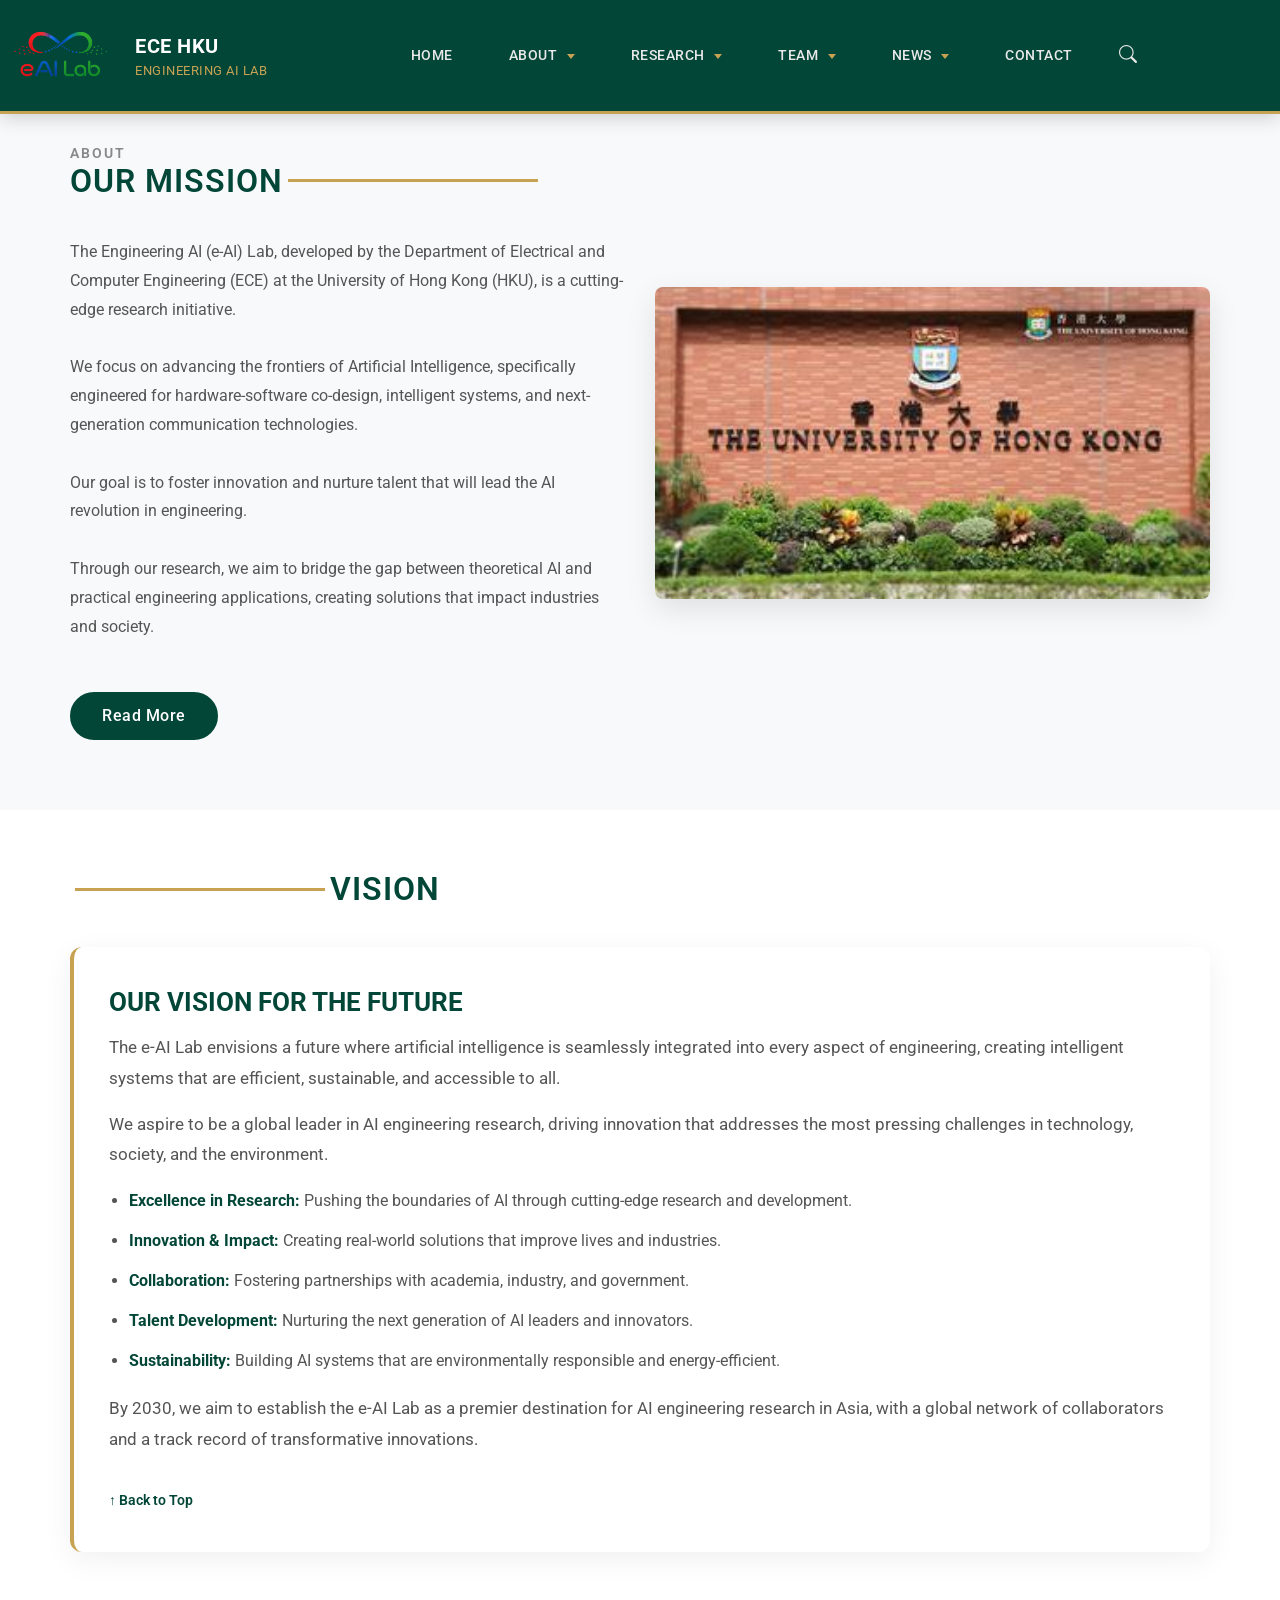
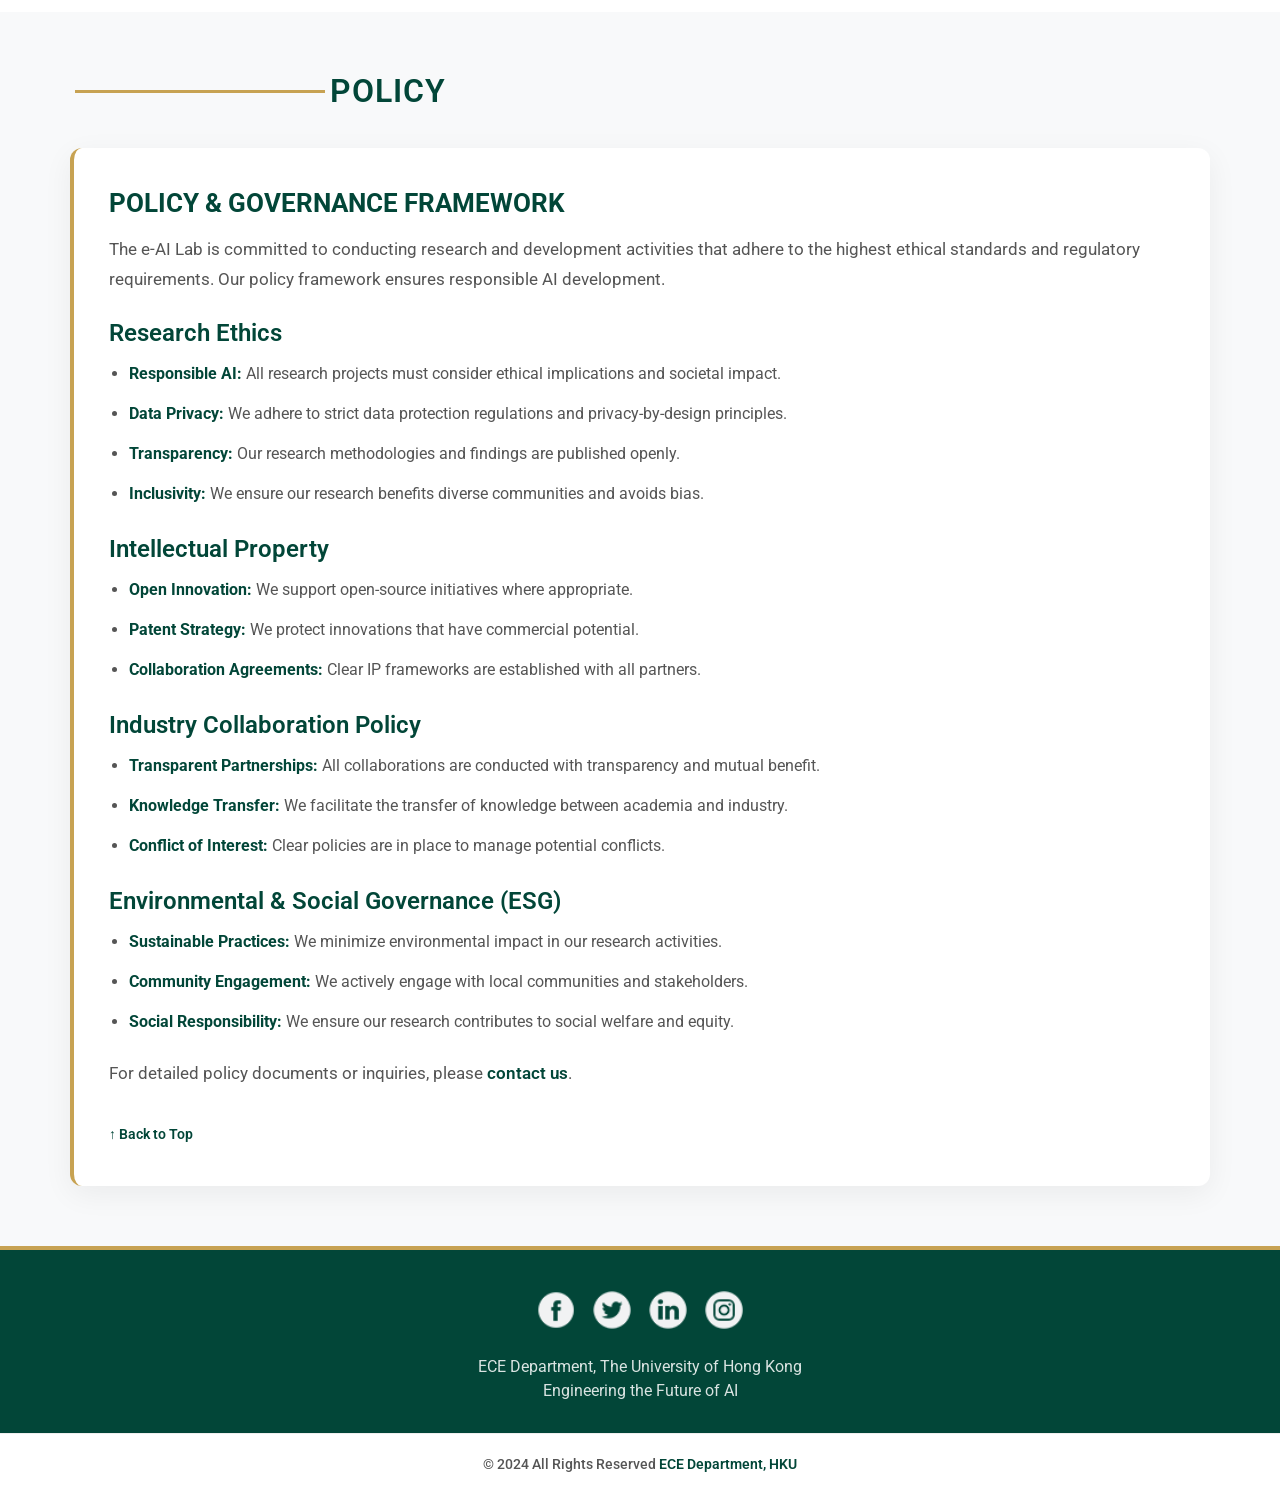
==== commit 7d46e5b6: "Add files via upload" ====
--- a/about.html
+++ b/about.html
@@ -3,6 +3,7 @@
 
 <head>
   <!-- Basic -->
+  <link rel="stylesheet" href="https://cdn.jsdelivr.net/npm/bootstrap-icons@1.11.3/font/bootstrap-icons.min.css">
   <meta charset="utf-8" />
   <meta http-equiv="X-UA-Compatible" content="IE=edge" />
   <!-- Mobile Metas -->
@@ -12,7 +13,7 @@
   <meta name="description" content="" />
   <meta name="author" content="" />
 
-  <title>ECE HKU | About EAI Lab</title>
+  <title>ECE HKU | About e-AI Lab</title>
 
   <!-- slider stylesheet -->
   <link rel="stylesheet" type="text/css"
@@ -27,6 +28,87 @@
   <link href="css/style.css" rel="stylesheet" />
   <!-- responsive style -->
   <link href="css/responsive.css" rel="stylesheet" />
+  
+  <style>
+    /* About page subsections */
+    .vision-section {
+      background-color: #ffffff;
+      padding: 60px 0;
+    }
+    
+    .policy-section {
+      background-color: #f8f9fa;
+      padding: 60px 0;
+    }
+    
+    .subsection-card {
+      background: #ffffff;
+      border-radius: 12px;
+      padding: 40px 35px;
+      box-shadow: 0 8px 30px rgba(0, 0, 0, 0.06);
+      border-left: 4px solid #c7a252;
+      margin-top: 30px;
+      transition: transform 0.3s ease, box-shadow 0.3s ease;
+    }
+    
+    .subsection-card:hover {
+      transform: translateY(-4px);
+      box-shadow: 0 12px 40px rgba(0, 0, 0, 0.10);
+    }
+    
+    .subsection-card h3 {
+      color: #024638;
+      font-weight: 700;
+      font-size: 1.6rem;
+      margin-bottom: 15px;
+      text-transform: uppercase;
+    }
+    
+    .subsection-card p {
+      color: #555;
+      line-height: 1.8;
+      font-size: 1.05rem;
+    }
+    
+    .subsection-card ul {
+      color: #555;
+      line-height: 2;
+      padding-left: 20px;
+    }
+    
+    .subsection-card ul li {
+      margin-bottom: 8px;
+    }
+    
+    .subsection-card ul li strong {
+      color: #024638;
+    }
+    
+    .anchor-offset {
+      scroll-margin-top: 90px;
+    }
+    
+    .back-to-top {
+      display: inline-block;
+      margin-top: 20px;
+      color: #024638;
+      font-weight: 600;
+      transition: color 0.3s;
+    }
+    
+    .back-to-top:hover {
+      color: #c7a252;
+    }
+    
+    @media (max-width: 768px) {
+      .subsection-card {
+        padding: 25px 20px;
+      }
+      .subsection-card h3 {
+        font-size: 1.3rem;
+      }
+    }
+  </style>
 </head>
 
 <body class="sub_page">
@@ -36,7 +118,7 @@
       <div class="container-fluid">
         <nav class="navbar navbar-expand-lg custom_nav-container">
           <a class="navbar-brand" href="home.html">
-            <img src="images/eAI_Lab_logo_trans.png" alt="EAI ECE HKU Logo">
+            <img src="images/eAI_Lab_logo_trans.png" alt="e-AI ECE HKU Logo">
             <span>
               ECE HKU <small>Engineering AI Lab</small>
             </span>
@@ -54,7 +136,7 @@
                   <a class="nav-link" href="home.html">Home</a>
                 </li>
 
-                <!-- About with Smooth Dropdown -->
+                <!-- About -->
                 <li class="nav-item dropdown active">
                   <a class="nav-link dropdown-toggle" href="about.html" id="aboutDropdown" role="button" aria-haspopup="true" aria-expanded="false">
                     About
@@ -62,25 +144,26 @@
                   <div class="dropdown-menu" aria-labelledby="aboutDropdown">
                     <a class="dropdown-item" href="about.html">Our Mission</a>
                     <a class="dropdown-item" href="about.html#vision">Vision</a>
+                    <a class="dropdown-item" href="about.html#policy">Policy</a>
                   </div>
                 </li>
 
-                <!-- Research with Dropdown -->
+                <!-- Research -->
                 <li class="nav-item dropdown">
                   <a class="nav-link dropdown-toggle" href="research.html" id="researchDropdown" role="button" aria-haspopup="true" aria-expanded="false">
                     Research
                   </a>
                   <div class="dropdown-menu" aria-labelledby="researchDropdown">
-                    <a class="dropdown-item" href="research.html#ai-research">AI Research</a>
-                    <a class="dropdown-item" href="research.html#hardware-design">Hardware Design</a>
-                    <a class="dropdown-item" href="research.html#software-dev">Software Development</a>
+                    <a class="dropdown-item" href="research.html#esg">ESG</a>
+                    <a class="dropdown-item" href="research.html#ai-smart-bike">AI Smart Bike</a>
+                    <a class="dropdown-item" href="research.html#educational-technology">Educational Technology</a>
                     <div class="dropdown-divider"></div>
-                    <a class="dropdown-item" href="research.html#industry-collab">Industry Collaboration</a>
-                    <a class="dropdown-item" href="research.html#seminars">Seminars &amp; Events</a>
+                    <a class="dropdown-item" href="research.html#published-papers">Published Papers</a>
+                    <a class="dropdown-item" href="research.html#awards">Awards</a>
                   </div>
                 </li>
 
-                <!-- Team with Smooth Dropdown -->
+                <!-- Team -->
                 <li class="nav-item dropdown">
                   <a class="nav-link dropdown-toggle" href="team.html" id="teamDropdown" role="button" aria-haspopup="true" aria-expanded="false">
                     Team
@@ -94,7 +177,7 @@
                   </div>
                 </li>
 
-                <!-- News with Dropdown -->
+                <!-- News -->
                 <li class="nav-item dropdown">
                   <a class="nav-link dropdown-toggle" href="news.html" id="newsDropdown" role="button" aria-haspopup="true" aria-expanded="false">
                     News
@@ -109,16 +192,30 @@
                 <li class="nav-item">
                   <a class="nav-link" href="contact.html">Contact</a>
                 </li>
+
+                <!-- SEARCH - After Contact -->
+                <li class="nav-item search-nav-item">
+                  <button class="nav_search-btn" id="searchToggle" aria-label="Search">
+                    <i class="bi bi-search"></i>
+                  </button>
+                </li>
               </ul>
             </div>
           </div>
         </nav>
+        <!-- Search Form and Results (outside navbar) -->
+        <div class="search-form" id="searchForm">
+          <input type="text" id="searchInput" placeholder="Search pages... (Ctrl+K)" />
+          <button type="submit" id="searchSubmit">Search</button>
+          <button type="button" id="searchClose">✕</button>
+        </div>
+        <div id="searchResults" class="search-results"></div>
       </div>
     </header>
     <!-- end header section -->
   </div>
 
-  <!-- about section -->
+  <!-- about section - Mission -->
   <section class="about_section layout_padding">
     <div class="container">
       <div class="row">
@@ -130,7 +227,7 @@
               <hr>
             </div>
             <p>
-              The Engineering AI (EAI) Lab, developed by the Department of Electrical and Computer Engineering (ECE) at
+              The Engineering AI (e-AI) Lab, developed by the Department of Electrical and Computer Engineering (ECE) at
               the University of Hong Kong (HKU), is a cutting-edge research initiative.
               <br><br>
               We focus on advancing the frontiers of Artificial Intelligence, specifically engineered for
@@ -155,6 +252,92 @@
     </div>
   </section>
   <!-- end about section -->
+
+  <!-- Vision Section -->
+  <section id="vision" class="vision-section anchor-offset">
+    <div class="container">
+      <div class="custom_heading-container" style="margin-bottom: 20px;">
+        <hr>
+        <h2>Vision</h2>
+      </div>
+      
+      <div class="subsection-card">
+        <h3>Our Vision for the Future</h3>
+        <p>
+          The e-AI Lab envisions a future where artificial intelligence is seamlessly integrated into every aspect of 
+          engineering, creating intelligent systems that are efficient, sustainable, and accessible to all.
+        </p>
+        <p>
+          We aspire to be a global leader in AI engineering research, driving innovation that addresses the most 
+          pressing challenges in technology, society, and the environment.
+        </p>
+        <ul>
+          <li><strong>Excellence in Research:</strong> Pushing the boundaries of AI through cutting-edge research and development.</li>
+          <li><strong>Innovation & Impact:</strong> Creating real-world solutions that improve lives and industries.</li>
+          <li><strong>Collaboration:</strong> Fostering partnerships with academia, industry, and government.</li>
+          <li><strong>Talent Development:</strong> Nurturing the next generation of AI leaders and innovators.</li>
+          <li><strong>Sustainability:</strong> Building AI systems that are environmentally responsible and energy-efficient.</li>
+        </ul>
+        <p>
+          By 2030, we aim to establish the e-AI Lab as a premier destination for AI engineering research in Asia,
+          with a global network of collaborators and a track record of transformative innovations.
+        </p>
+        <a href="#top" class="back-to-top">↑ Back to Top</a>
+      </div>
+    </div>
+  </section>
+
+  <!-- Policy Section -->
+  <section id="policy" class="policy-section anchor-offset">
+    <div class="container">
+      <div class="custom_heading-container" style="margin-bottom: 20px;">
+        <hr>
+        <h2>Policy</h2>
+      </div>
+      
+      <div class="subsection-card">
+        <h3>Policy & Governance Framework</h3>
+        <p>
+          The e-AI Lab is committed to conducting research and development activities that adhere to the highest 
+          ethical standards and regulatory requirements. Our policy framework ensures responsible AI development.
+        </p>
+        
+        <h4 style="color: #024638; font-weight: 600; margin-top: 25px; margin-bottom: 10px;">Research Ethics</h4>
+        <ul>
+          <li><strong>Responsible AI:</strong> All research projects must consider ethical implications and societal impact.</li>
+          <li><strong>Data Privacy:</strong> We adhere to strict data protection regulations and privacy-by-design principles.</li>
+          <li><strong>Transparency:</strong> Our research methodologies and findings are published openly.</li>
+          <li><strong>Inclusivity:</strong> We ensure our research benefits diverse communities and avoids bias.</li>
+        </ul>
+        
+        <h4 style="color: #024638; font-weight: 600; margin-top: 25px; margin-bottom: 10px;">Intellectual Property</h4>
+        <ul>
+          <li><strong>Open Innovation:</strong> We support open-source initiatives where appropriate.</li>
+          <li><strong>Patent Strategy:</strong> We protect innovations that have commercial potential.</li>
+          <li><strong>Collaboration Agreements:</strong> Clear IP frameworks are established with all partners.</li>
+        </ul>
+        
+        <h4 style="color: #024638; font-weight: 600; margin-top: 25px; margin-bottom: 10px;">Industry Collaboration Policy</h4>
+        <ul>
+          <li><strong>Transparent Partnerships:</strong> All collaborations are conducted with transparency and mutual benefit.</li>
+          <li><strong>Knowledge Transfer:</strong> We facilitate the transfer of knowledge between academia and industry.</li>
+          <li><strong>Conflict of Interest:</strong> Clear policies are in place to manage potential conflicts.</li>
+        </ul>
+        
+        <h4 style="color: #024638; font-weight: 600; margin-top: 25px; margin-bottom: 10px;">Environmental & Social Governance (ESG)</h4>
+        <ul>
+          <li><strong>Sustainable Practices:</strong> We minimize environmental impact in our research activities.</li>
+          <li><strong>Community Engagement:</strong> We actively engage with local communities and stakeholders.</li>
+          <li><strong>Social Responsibility:</strong> We ensure our research contributes to social welfare and equity.</li>
+        </ul>
+        
+        <p style="margin-top: 20px;">
+          For detailed policy documents or inquiries, please <a href="contact.html" style="color: #024638; font-weight: 600;">contact us</a>.
+        </p>
+        <a href="#top" class="back-to-top">↑ Back to Top</a>
+      </div>
+    </div>
+  </section>
 
   <!-- info section -->
   <section class="info_section layout_padding">
@@ -216,5 +399,242 @@
   });
 </script>
 
+  <script>
+    // =============================================
+    // SEARCH FUNCTIONALITY
+    // =============================================
+
+    document.addEventListener('DOMContentLoaded', function() {
+      // Elements
+      const searchToggle = document.getElementById('searchToggle');
+      const searchForm = document.getElementById('searchForm');
+      const searchInput = document.getElementById('searchInput');
+      const searchClose = document.getElementById('searchClose');
+      const searchSubmit = document.getElementById('searchSubmit');
+      const searchResults = document.getElementById('searchResults');
+
+      // Page data for search - edit this to match your site structure
+      const pages = [
+        {
+          title: 'Home',
+          url: 'home.html',
+          description: 'Engineering AI Lab at HKU - Home page with research areas, team highlights, and latest news.',
+          keywords: ['home', 'ece', 'hku', 'engineering', 'ai', 'lab', 'artificial intelligence']
+        },
+        {
+          title: 'About - Mission',
+          url: 'about.html',
+          description: 'Learn about the e-AI Lab mission, vision, and research initiatives at the University of Hong Kong.',
+          keywords: ['about', 'mission', 'vision', 'ece', 'hku', 'engineering', 'ai', 'lab']
+        },
+        {
+          title: 'About - Vision',
+          url: 'about.html#vision',
+          description: 'Our vision for the future of AI engineering research at HKU, focusing on excellence, innovation, and sustainability.',
+          keywords: ['vision', 'future', 'excellence', 'innovation', 'sustainability', 'ai', 'engineering']
+        },
+        {
+          title: 'About - Policy',
+          url: 'about.html#policy',
+          description: 'Policy and governance framework for responsible AI research, including ethics, IP, and ESG guidelines.',
+          keywords: ['policy', 'ethics', 'governance', 'responsible', 'ai', 'ip', 'intellectual', 'property', 'esg']
+        },
+        {
+          title: 'Research',
+          url: 'research.html',
+          description: 'Explore our research areas including Published Papers, hardware design, software development, and ESGs.',
+          keywords: ['research', 'ai', 'hardware', 'software', 'industry', 'collaboration', 'seminars', 'events']
+        },
+        {
+          title: 'Team',
+          url: 'team.html',
+          description: 'Meet our faculty, researchers, students, and alumni at the e-AI Lab.',
+          keywords: ['team', 'faculty', 'researchers', 'students', 'alumni', 'people']
+        },
+        {
+          title: 'News',
+          url: 'news.html',
+          description: 'Stay updated with the latest events, updates, and announcements from the e-AI Lab.',
+          keywords: ['news', 'events', 'updates', 'conference', 'workshop', 'seminar', 'announcements']
+        },
+        {
+          title: 'Contact',
+          url: 'contact.html',
+          description: 'Get in touch with the e-AI Lab at HKU. Find our location, email, and contact form.',
+          keywords: ['contact', 'email', 'location', 'directions', 'phone', 'map']
+        },
+        {
+          title: 'Join e-AI Lab',
+          url: 'fill.html',
+          description: 'Apply to join the e-AI Lab as a researcher or student at HKU.',
+          keywords: ['join', 'apply', 'career', 'opportunities', 'positions', 'students', 'researchers']
+        }
+      ];
+
+      // Toggle search form
+      function toggleSearch() {
+        searchForm.classList.toggle('active');
+        searchResults.classList.remove('active');
+        searchResults.innerHTML = '';
+        if (searchForm.classList.contains('active')) {
+          searchInput.focus();
+        }
+      }
+
+      // Open search
+      function openSearch() {
+        searchForm.classList.add('active');
+        searchInput.focus();
+      }
+
+      // Close search
+      function closeSearch() {
+        searchForm.classList.remove('active');
+        searchResults.classList.remove('active');
+        searchResults.innerHTML = '';
+        searchInput.value = '';
+      }
+
+      // Search function
+      function performSearch(query) {
+        query = query.trim().toLowerCase();
+        
+        if (query.length === 0) {
+          searchResults.classList.remove('active');
+          searchResults.innerHTML = '';
+          return;
+        }
+
+        const results = pages.filter(page => {
+          if (page.title.toLowerCase().includes(query)) return true;
+          if (page.description.toLowerCase().includes(query)) return true;
+          if (page.keywords && page.keywords.some(k => k.toLowerCase().includes(query))) return true;
+          return false;
+        });
+
+        displayResults(results, query);
+      }
+
+      // Display search results
+      function displayResults(results, query) {
+        const queryWords = query.split(' ').filter(w => w.length > 0);
+        
+        if (results.length === 0) {
+          searchResults.innerHTML = `
+            <div class="no-results">
+              <i class="bi bi-search"></i>
+              No results found for "<strong>${query}</strong>"
+              <br><small style="color: #aaa; font-size: 12px;">Try different keywords</small>
+            </div>
+          `;
+          searchResults.classList.add('active');
+          return;
+        }
+
+        let html = '';
+        results.forEach(page => {
+          let title = page.title;
+          queryWords.forEach(word => {
+            const regex = new RegExp(`(${word.replace(/[.*+?^${}()|[\]\\]/g, '\\$&')})`, 'gi');
+            title = title.replace(regex, '<span class="highlight">$1</span>');
+          });
+
+          let desc = page.description;
+          queryWords.forEach(word => {
+            const regex = new RegExp(`(${word.replace(/[.*+?^${}()|[\]\\]/g, '\\$&')})`, 'gi');
+            desc = desc.replace(regex, '<span class="highlight">$1</span>');
+          });
+
+          html += `
+            <div class="result-item" onclick="window.location.href='${page.url}'">
+              <div class="result-title">${title}</div>
+              <div class="result-desc">${desc}</div>
+              <div class="result-url">${page.url}</div>
+            </div>
+          `;
+        });
+
+        searchResults.innerHTML = html;
+        searchResults.classList.add('active');
+      }
+
+      // Event listeners
+      if (searchToggle) {
+        searchToggle.addEventListener('click', function(e) {
+          e.stopPropagation();
+          toggleSearch();
+        });
+      }
+
+      if (searchClose) {
+        searchClose.addEventListener('click', function(e) {
+          e.stopPropagation();
+          closeSearch();
+        });
+      }
+
+      if (searchSubmit) {
+        searchSubmit.addEventListener('click', function(e) {
+          e.preventDefault();
+          performSearch(searchInput.value);
+        });
+      }
+
+      if (searchInput) {
+        searchInput.addEventListener('keyup', function(e) {
+          if (e.key === 'Enter') {
+            performSearch(this.value);
+          } else {
+            clearTimeout(this.debounceTimer);
+            this.debounceTimer = setTimeout(() => {
+              performSearch(this.value);
+            }, 300);
+          }
+        });
+
+        searchInput.addEventListener('focus', function() {
+          if (this.value.length > 0) {
+            performSearch(this.value);
+          }
+        });
+      }
+
+      // Close search on click outside
+      document.addEventListener('click', function(e) {
+        const searchContainer = document.querySelector('.header_section');
+        const resultsContainer = document.getElementById('searchResults');
+        
+        if (searchContainer && !searchContainer.contains(e.target) && 
+            resultsContainer && !resultsContainer.contains(e.target)) {
+          if (e.target.closest('.result-item')) return;
+          closeSearch();
+        }
+      });
+
+      // Keyboard shortcut: Ctrl+K or Cmd+K to open search
+      document.addEventListener('keydown', function(e) {
+        if ((e.ctrlKey || e.metaKey) && e.key === 'k') {
+          e.preventDefault();
+          if (searchForm.classList.contains('active')) {
+            closeSearch();
+          } else {
+            openSearch();
+          }
+        }
+        if (e.key === 'Escape') {
+          closeSearch();
+        }
+      });
+
+      // Prevent default form submission
+      const searchFormElement = document.querySelector('.search-form');
+      if (searchFormElement) {
+        searchFormElement.addEventListener('submit', function(e) {
+          e.preventDefault();
+          performSearch(searchInput.value);
+        });
+      }
+    });
+    </script>
 </body>
 </html>
--- a/css/style.css
+++ b/css/style.css
@@ -1037,6 +1037,7 @@
   border-top: 2px solid #e9ecef;
 }
 
+
 /* ========================================
    RESPONSIVE - EVENTS
    ======================================== */
@@ -1057,153 +1058,194 @@
 
 
 /* ========================================
-   RESEARCH SECTION - HORIZONTAL LAYOUT
+   RESEARCH - CLEAN & COMPACT
    ======================================== */
-.research_section {
+
+/* Research header */
+.research-header-section {
   background-color: #f8f9fa;
-  padding: 70px 0 50px;
-}
-
-.research_section h2,
-.research_section p {
-  font-family: "Roboto", "Helvetica Neue", sans-serif;
-}
-
-.research_section .research-item-horizontal {
-  display: -webkit-box;
-  display: -ms-flexbox;
-  display: flex;
-  background: #ffffff;
-  border-radius: 12px;
-  overflow: hidden;
-  -webkit-box-shadow: 0 8px 30px rgba(0,0,0,0.08);
-          box-shadow: 0 8px 30px rgba(0,0,0,0.08);
-  -webkit-transition: -webkit-transform 0.3s, -webkit-box-shadow 0.3s;
-  transition: -webkit-transform 0.3s, -webkit-box-shadow 0.3s;
-  transition: transform 0.3s, box-shadow 0.3s;
-  transition: transform 0.3s, box-shadow 0.3s, -webkit-transform 0.3s, -webkit-box-shadow 0.3s;
-  margin: 20px 0;
-}
-
-.research_section .research-item-horizontal:hover {
-  -webkit-transform: translateY(-4px);
-          transform: translateY(-4px);
-  -webkit-box-shadow: 0 12px 40px rgba(0,0,0,0.12);
-          box-shadow: 0 12px 40px rgba(0,0,0,0.12);
-}
-
-.research_section .research-item-horizontal .img-box {
-  width: 35%;
-  min-height: 200px;
-  overflow: hidden;
-  -ms-flex-negative: 0;
-      flex-shrink: 0;
+  padding: 50px 0 30px;
+}
+
+/* Research subsections - compact */
+.research-subsection {
+  padding: 50px 0;
+  border-bottom: 1px solid #f0f0f0;
+}
+
+.research-subsection:last-child {
+  border-bottom: none;
+}
+
+.research-subsection:nth-child(even) {
+  background-color: #fafafa;
+}
+
+.research-subsection:nth-child(odd) {
+  background-color: #ffffff;
+}
+
+/* Category badge - compact */
+.badge-category {
+  display: inline-block;
   background-color: #024638;
-  display: -webkit-box;
-  display: -ms-flexbox;
-  display: flex;
-  -webkit-box-align: center;
-      -ms-flex-align: center;
-          align-items: center;
-  -webkit-box-pack: center;
-      -ms-flex-pack: center;
-          justify-content: center;
-}
-
-.research_section .research-item-horizontal .img-box img {
-  width: 100%;
-  height: 100%;
-  -o-object-fit: cover;
-     object-fit: cover;
-  -webkit-transition: -webkit-transform 0.5s;
-  transition: -webkit-transform 0.5s;
-  transition: transform 0.5s;
-  transition: transform 0.5s, -webkit-transform 0.5s;
-}
-
-.research_section .research-item-horizontal:hover .img-box img {
-  -webkit-transform: scale(1.05);
-          transform: scale(1.05);
-}
-
-.research_section .research-item-horizontal .detail-box {
-  padding: 20px 25px;
-  -webkit-box-flex: 1;
-      -ms-flex: 1;
-          flex: 1;
-  display: -webkit-box;
-  display: -ms-flexbox;
-  display: flex;
-  -webkit-box-orient: vertical;
-  -webkit-box-direction: normal;
-      -ms-flex-direction: column;
-          flex-direction: column;
-  -webkit-box-pack: center;
-      -ms-flex-pack: center;
-          justify-content: center;
-}
-
-.research_section .research-item-horizontal .detail-box .research-meta {
-  font-size: 12px;
-  color: #999;
-  margin-bottom: 6px;
-  display: -webkit-box;
-  display: -ms-flexbox;
-  display: flex;
-  -webkit-box-align: center;
-      -ms-flex-align: center;
-          align-items: center;
-  gap: 12px;
-  -ms-flex-wrap: wrap;
-      flex-wrap: wrap;
-}
-
-.research_section .research-item-horizontal .detail-box .research-meta .category {
-  background-color: #024638;
-  color: #fff;
-  padding: 2px 10px;
+  color: #ffffff;
+  padding: 2px 14px;
   border-radius: 20px;
-  font-size: 10px;
+  font-size: 0.65rem;
   font-weight: 600;
   text-transform: uppercase;
   letter-spacing: 0.5px;
-}
-
-.research_section .research-item-horizontal .detail-box h4 {
+  margin-bottom: 6px;
+}
+
+/* Research title - compact */
+.research-title {
+  color: #024638;
+  font-weight: 700;
+  font-size: 1.5rem;
+  margin-bottom: 8px;
   text-transform: uppercase;
-  font-weight: 700;
+  letter-spacing: 0.5px;
+}
+
+/* Research description - compact */
+.research-desc {
+  color: #555;
+  line-height: 1.6;
+  font-size: 0.95rem;
+  margin-bottom: 10px;
+}
+
+/* Research list - compact */
+.research-list {
+  color: #555;
+  padding-left: 18px;
+  margin-bottom: 12px;
+  font-size: 0.9rem;
+  line-height: 1.8;
+}
+
+.research-list li strong {
   color: #024638;
-  font-size: 20px;
-  margin-top: 0;
-  margin-bottom: 8px;
-}
-
-.research_section .research-item-horizontal .detail-box p {
-  margin-top: 0;
-  color: #555;
-  line-height: 1.7;
-  -webkit-box-flex: 1;
-      -ms-flex: 1;
-          flex: 1;
-  font-size: 14px;
-}
-
-.research_section .research-item-horizontal .detail-box .read-more {
+}
+
+/* Research link - compact */
+.research-link {
   display: inline-block;
+  color: #024638;
   font-weight: 600;
-  margin-top: 12px;
+  font-size: 0.9rem;
+  transition: color 0.3s;
+  text-decoration: none;
+}
+
+.research-link:hover {
+  color: #c7a252;
+}
+
+/* Research image - compact */
+.research-img {
+  width: 100%;
+  max-height: 200px;
+  object-fit: cover;
+  border-radius: 8px;
+  box-shadow: 0 4px 15px rgba(0,0,0,0.08);
+  transition: transform 0.3s ease;
+}
+
+.research-img:hover {
+  transform: scale(1.02);
+}
+
+/* Research image grid for papers/awards */
+.research-img-grid {
+  display: grid;
+  grid-template-columns: 1fr 1fr 1fr;
+  gap: 10px;
+}
+
+.research-img-small {
+  width: 100%;
+  height: 120px;
+  object-fit: cover;
+  border-radius: 6px;
+  box-shadow: 0 2px 10px rgba(0,0,0,0.06);
+  transition: transform 0.3s ease;
+}
+
+.research-img-small:hover {
+  transform: scale(1.05);
+}
+
+/* Award border (gold) */
+.award-border {
+  border: 2px solid #c7a252;
+}
+
+/* Back to top - compact */
+.back-to-top {
+  display: inline-block;
   color: #024638;
-  -webkit-transition: color 0.2s;
-  transition: color 0.2s;
-  -ms-flex-item-align: start;
-      align-self: flex-start;
-  font-size: 14px;
-}
-
-.research_section .research-item-horizontal .detail-box .read-more:hover {
-  color: #035a48;
-}
-
+  font-weight: 600;
+  font-size: 0.85rem;
+  transition: color 0.3s;
+  text-decoration: none;
+}
+
+.back-to-top:hover {
+  color: #c7a252;
+}
+
+/* Anchor offset */
+.anchor-offset {
+  scroll-margin-top: 80px;
+}
+
+/* Responsive */
+@media (max-width: 992px) {
+  .research-img {
+    max-height: 150px;
+    margin-top: 15px;
+  }
+  .research-img-grid {
+    grid-template-columns: 1fr 1fr 1fr;
+    gap: 8px;
+    margin-top: 15px;
+  }
+  .research-img-small {
+    height: 100px;
+  }
+}
+
+@media (max-width: 768px) {
+  .research-subsection {
+    padding: 35px 0;
+  }
+  .research-title {
+    font-size: 1.2rem;
+  }
+  .research-desc {
+    font-size: 0.85rem;
+  }
+  .research-img-grid {
+    grid-template-columns: 1fr 1fr 1fr;
+    gap: 6px;
+  }
+  .research-img-small {
+    height: 80px;
+  }
+}
+
+@media (max-width: 576px) {
+  .research-img-grid {
+    grid-template-columns: 1fr 1fr 1fr;
+    gap: 5px;
+  }
+  .research-img-small {
+    height: 70px;
+  }
+}
 /* ========================================
    RESPONSIVE - RESEARCH HORIZONTAL
    ======================================== */
@@ -1918,4 +1960,301 @@
   .dropdown.show .dropdown-toggle::after {
     transform: rotate(180deg);
   }
-}+}
+
+/* ========================================
+   SEARCH FUNCTIONALITY
+   ======================================== */
+
+/* Search nav item - positioned after Contact */
+.search-nav-item {
+  display: flex;
+  align-items: center;
+  padding: 0 10px;
+}
+
+.search-nav-item .nav_search-btn {
+  background: none;
+  border: none;
+  cursor: pointer;
+  padding: 8px 12px;
+  font-size: 18px;
+  color: #e8e8e8;
+  transition: color 0.3s;
+  display: flex;
+  align-items: center;
+  justify-content: center;
+}
+
+.search-nav-item .nav_search-btn:hover {
+  color: #c7a252;
+}
+
+.search-nav-item .nav_search-btn .search-icon {
+  display: inline-block;
+  line-height: 1;
+}
+
+/* Search form - positioned below header */
+.search-form {
+  display: none;
+  position: absolute;
+  top: 70px;
+  right: 20px;
+  background: #ffffff;
+  padding: 15px 20px;
+  border-radius: 12px;
+  box-shadow: 0 10px 40px rgba(0, 0, 0, 0.25);
+  width: 380px;
+  z-index: 10000;
+  border: 1px solid rgba(0, 0, 0, 0.05);
+}
+
+.search-form.active {
+  display: flex;
+  align-items: center;
+  gap: 10px;
+}
+
+.search-form input {
+  flex: 1;
+  border: 2px solid #e0e0e0;
+  border-radius: 25px;
+  padding: 10px 18px;
+  font-size: 14px;
+  outline: none;
+  transition: border-color 0.3s;
+  background: #f8f9fa;
+  min-width: 0;
+}
+
+.search-form input:focus {
+  border-color: #024638;
+  background: #ffffff;
+}
+
+.search-form input::placeholder {
+  color: #999;
+}
+
+.search-form #searchSubmit {
+  background: #024638;
+  border: none;
+  color: #ffffff;
+  padding: 10px 20px;
+  border-radius: 25px;
+  font-weight: 600;
+  cursor: pointer;
+  transition: background-color 0.3s;
+  font-size: 13px;
+  white-space: nowrap;
+}
+
+.search-form #searchSubmit:hover {
+  background: #035a48;
+}
+
+.search-form #searchClose {
+  background: none;
+  border: none;
+  font-size: 20px;
+  color: #666;
+  cursor: pointer;
+  padding: 5px 8px;
+  transition: color 0.3s;
+}
+
+.search-form #searchClose:hover {
+  color: #333;
+}
+
+/* Search results dropdown */
+.search-results {
+  display: none;
+  position: absolute;
+  top: 120px;
+  right: 20px;
+  background: #ffffff;
+  border-radius: 12px;
+  box-shadow: 0 10px 50px rgba(0, 0, 0, 0.2);
+  max-height: 450px;
+  overflow-y: auto;
+  width: 400px;
+  z-index: 9999;
+  border: 1px solid rgba(0, 0, 0, 0.05);
+  padding: 8px 0;
+}
+
+.search-results.active {
+  display: block;
+}
+
+.search-results .result-item {
+  padding: 12px 20px;
+  border-bottom: 1px solid #f0f0f0;
+  cursor: pointer;
+  transition: background-color 0.2s;
+}
+
+.search-results .result-item:last-child {
+  border-bottom: none;
+}
+
+.search-results .result-item:hover {
+  background-color: #f8f9fa;
+}
+
+.search-results .result-item .result-title {
+  font-weight: 600;
+  color: #024638;
+  font-size: 15px;
+  margin-bottom: 4px;
+}
+
+.search-results .result-item .result-title .highlight {
+  color: #c7a252;
+}
+
+.search-results .result-item .result-desc {
+  font-size: 13px;
+  color: #666;
+  line-height: 1.4;
+}
+
+.search-results .result-item .result-desc .highlight {
+  background-color: #fff3cd;
+  padding: 0 2px;
+}
+
+.search-results .result-item .result-url {
+  font-size: 11px;
+  color: #024638;
+  margin-top: 4px;
+  opacity: 0.7;
+}
+
+.search-results .no-results {
+  padding: 30px 20px;
+  text-align: center;
+  color: #888;
+  font-size: 15px;
+}
+
+.search-results .no-results .emoji {
+  font-size: 30px;
+  display: block;
+  margin-bottom: 10px;
+}
+
+/* Search results scrollbar */
+.search-results::-webkit-scrollbar {
+  width: 6px;
+}
+
+.search-results::-webkit-scrollbar-track {
+  background: #f1f1f1;
+  border-radius: 10px;
+}
+
+.search-results::-webkit-scrollbar-thumb {
+  background: #c7a252;
+  border-radius: 10px;
+}
+
+.search-results::-webkit-scrollbar-thumb:hover {
+  background: #b8934a;
+}
+
+/* Responsive search */
+@media (max-width: 991px) {
+  .search-nav-item {
+    padding: 0;
+    width: 100%;
+    justify-content: center;
+    margin-top: 5px;
+  }
+  
+  .search-nav-item .nav_search-btn {
+    padding: 10px 20px;
+    width: 100%;
+    justify-content: center;
+    font-size: 16px;
+    color: #e8e8e8;
+    background: rgba(255,255,255,0.05);
+    border-radius: 8px;
+  }
+  
+  .search-nav-item .nav_search-btn:hover {
+    background: rgba(255,255,255,0.1);
+  }
+  
+  .search-form {
+    position: fixed;
+    top: 70px;
+    left: 15px;
+    right: 15px;
+    width: auto;
+    padding: 12px 15px;
+  }
+  
+  .search-form input {
+    padding: 8px 14px;
+    font-size: 13px;
+  }
+  
+  .search-form #searchSubmit {
+    padding: 8px 16px;
+    font-size: 12px;
+  }
+  
+  .search-results {
+    position: fixed;
+    top: 120px;
+    left: 15px;
+    right: 15px;
+    width: auto;
+    max-height: 350px;
+  }
+  
+  .search-results .result-item {
+    padding: 10px 16px;
+  }
+}
+
+@media (max-width: 480px) {
+  .search-form {
+    top: 60px;
+    padding: 10px 12px;
+  }
+  
+  .search-form input {
+    font-size: 12px;
+    padding: 6px 12px;
+  }
+  
+  .search-form #searchSubmit {
+    font-size: 11px;
+    padding: 6px 12px;
+  }
+  
+  .search-results {
+    top: 100px;
+    max-height: 300px;
+  }
+  
+  .search-results .result-item .result-title {
+    font-size: 13px;
+  }
+  
+  .search-results .result-item .result-desc {
+    font-size: 12px;
+  }
+}
+
+/* ========================================
+   HEADER POSITIONING FOR SEARCH
+   ======================================== */
+.header_section .container-fluid {
+  position: relative;
+}
+
